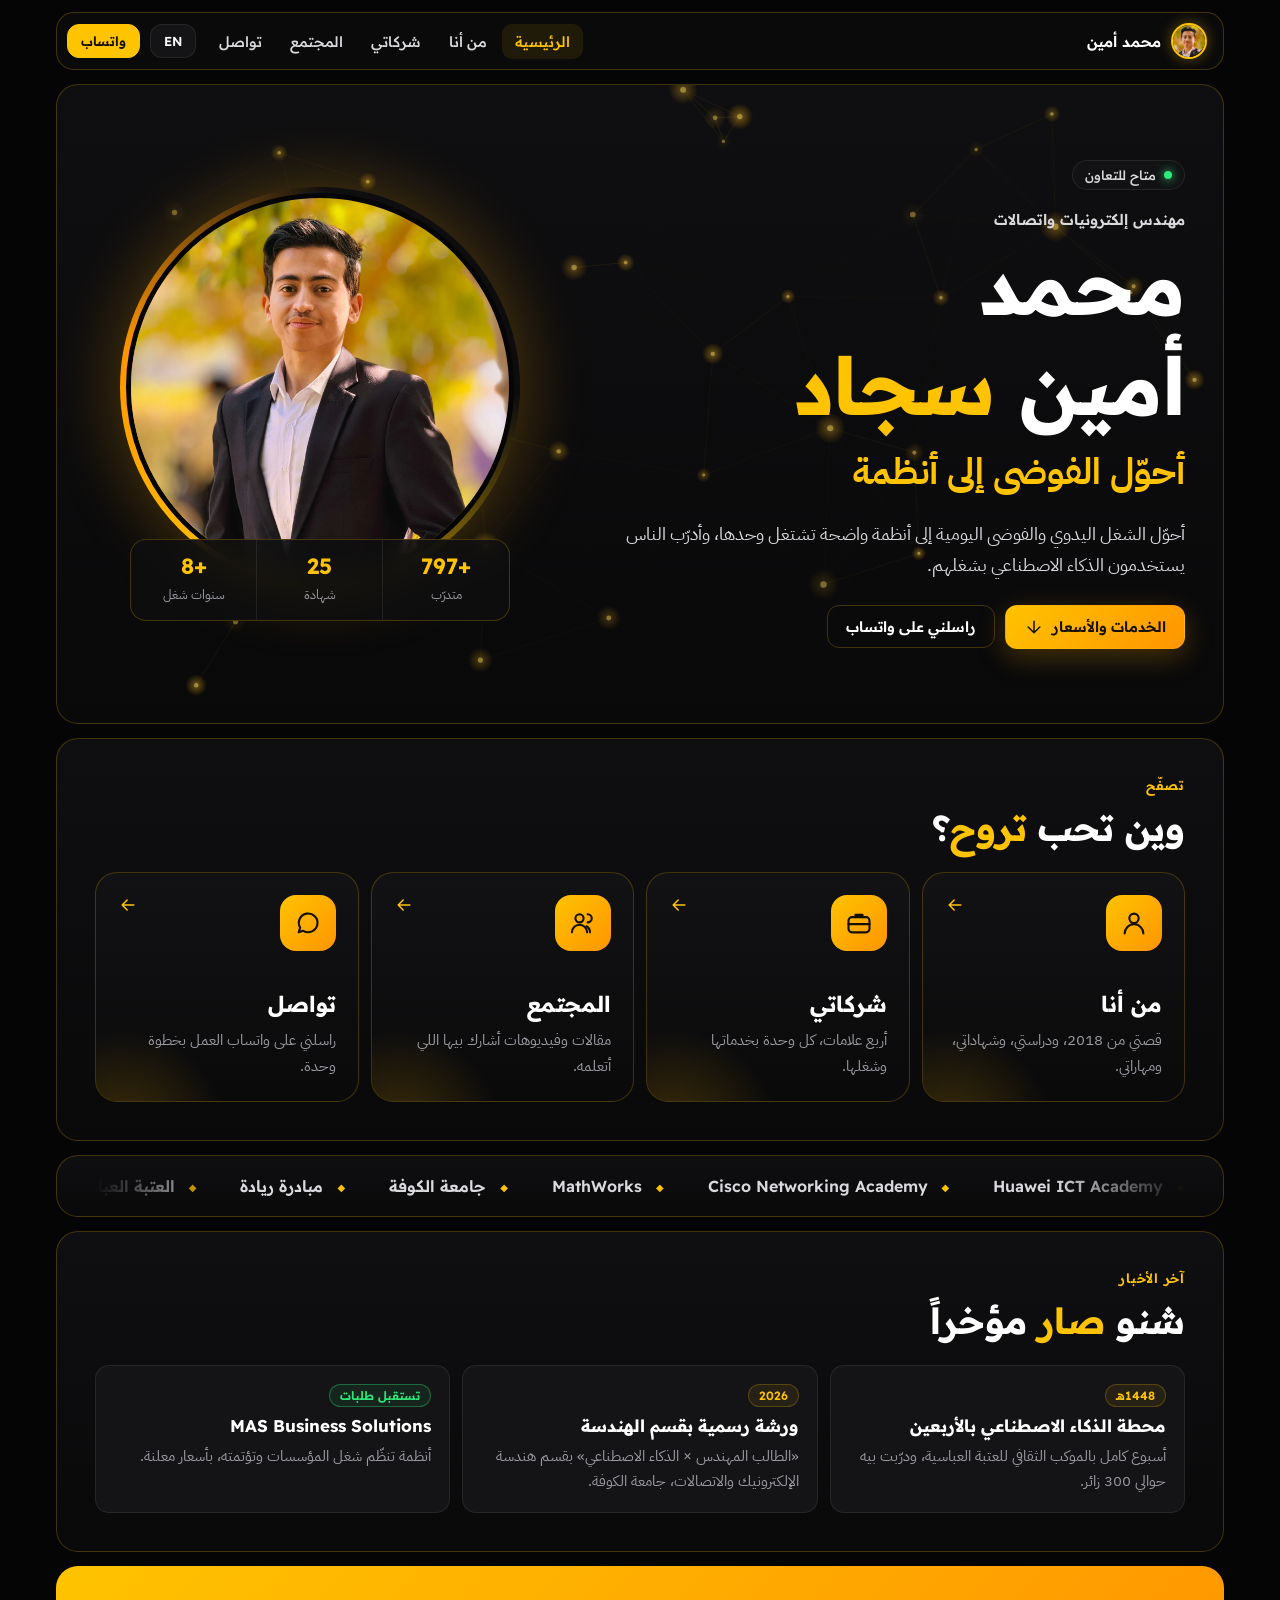
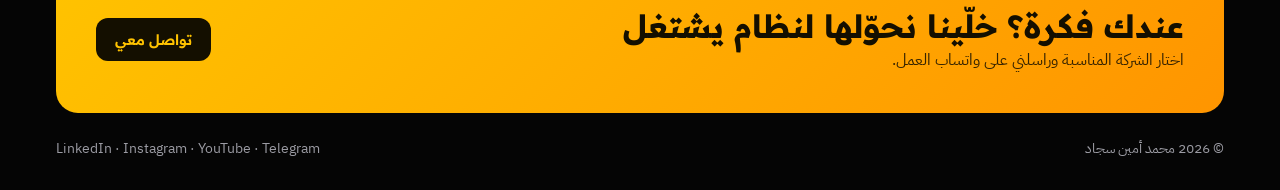
==== index.html @ 6f786247 "Calm neural-network hero instead of busy circuit pulses; library-with-covers screenshot in the archi" ====
<!doctype html>
<html lang="ar" dir="rtl">
<head>
<meta charset="utf-8">
<meta name="viewport" content="width=device-width, initial-scale=1, viewport-fit=cover">
<title>محمد أمين سجاد</title>
<meta name="description" content="مهندس إلكترونيات واتصالات: أنظمة تقنية، وتدريب بالذكاء الاصطناعي، وتسويق ومبيعات.">
<meta property="og:title" content="محمد أمين سجاد">
<meta property="og:description" content="مهندس إلكترونيات واتصالات: أنظمة تقنية، وتدريب بالذكاء الاصطناعي، وتسويق ومبيعات.">
<meta property="og:image" content="https://mohammedameensajjad-web.github.io/assets/og.jpg">
<meta property="og:url" content="https://mohammedameensajjad-web.github.io/">
<meta property="og:type" content="profile">
<meta name="twitter:card" content="summary_large_image">
<meta name="theme-color" content="#050505">
<link rel="icon" href="assets/favicon-64.png" sizes="64x64" type="image/png">
<link rel="icon" href="assets/favicon-32.png" sizes="32x32" type="image/png">
<link rel="apple-touch-icon" href="assets/apple-touch-icon.png">
<link rel="manifest" href="manifest.webmanifest">
<meta name="apple-mobile-web-app-title" content="محمد أمين">
<meta name="apple-mobile-web-app-capable" content="yes">
<meta name="apple-mobile-web-app-status-bar-style" content="black-translucent">
<link rel="preconnect" href="https://fonts.googleapis.com">
<link href="https://fonts.googleapis.com/css2?family=Readex+Pro:wght@400;500;600;700&family=IBM+Plex+Sans+Arabic:wght@400;500;600&display=swap" rel="stylesheet">
<link rel="stylesheet" href="assets/site.css?v=614caa96">
<script>document.documentElement.classList.add("js")</script>
</head>
<body data-page="home">
<header class="nav"><div class="wrap"><div class="bar">
  <a class="brand" href="index.html"><img class="mono" src="assets/icon-192.png" alt=""><span data-en="Mohammed Ameen">محمد أمين</span></a>
  <nav class="links"><a href="index.html" data-nav="home" data-en="Home">الرئيسية</a><a href="about.html" data-nav="about" data-en="About">من أنا</a><a href="companies.html" data-nav="companies" data-en="Companies">شركاتي</a><a href="community.html" data-nav="community" data-en="Community">المجتمع</a><a href="contact.html" data-nav="contact" data-en="Contact">تواصل</a></nav>
  <button class="pill" id="lang" type="button">EN</button>
  <a class="pill go wa" href="#" target="_blank" data-en="WhatsApp">واتساب</a>
</div></div></header>
<nav class="tabs" aria-label="Pages"><a href="index.html" data-nav="home"><svg class="i" viewBox="0 0 24 24"><path d="M3 11 12 4l9 7"/><path d="M5 10v10h14V10"/></svg><span data-en="Home">الرئيسية</span></a><a href="about.html" data-nav="about"><svg class="i" viewBox="0 0 24 24"><circle cx="12" cy="8" r="4"/><path d="M4 21a8 8 0 0 1 16 0"/></svg><span data-en="About">من أنا</span></a><a href="companies.html" data-nav="companies"><svg class="i" viewBox="0 0 24 24"><rect x="3" y="7" width="18" height="13" rx="3"/><path d="M9 7V5h6v2M3 13h18"/></svg><span data-en="Companies">شركاتي</span></a><a href="community.html" data-nav="community"><svg class="i" viewBox="0 0 24 24"><circle cx="9" cy="8" r="3.5"/><path d="M2.5 20a6.5 6.5 0 0 1 13 0"/><path d="M16 4.5a3.5 3.5 0 0 1 0 7M18 20a6 6 0 0 0-3-5.2"/></svg><span data-en="Community">المجتمع</span></a><a href="contact.html" data-nav="contact"><svg class="i" viewBox="0 0 24 24"><path d="M4 20l1.3-4A8 8 0 1 1 8 18.7z"/></svg><span data-en="Contact">تواصل</span></a></nav>
<main class="wrap">

<section class="panel hero">
  <canvas id="circuit" aria-hidden="true"></canvas>
  <div>
    <span class="status"><i></i><span data-en="Open to collaboration">متاح للتعاون</span></span>
    <p class="kick" data-en="Electronics & Communications Engineer">مهندس إلكترونيات واتصالات</p>
    <h1 data-en="Mohammed Ameen <b>Sajjad</b>">محمد أمين <b>سجاد</b></h1>
    <p class="h2" style="margin-top:6px"><span class="rot" data-words="أحوّل الفوضى إلى أنظمة|أدرّب على الذكاء الاصطناعي|أسوّق وأبيع من 2021|أبني حلول تصنيع محلية" data-words-en="I turn chaos into systems|I train people on AI|I market and sell since 2021|I build local manufacturing"></span></p>
    <p class="lead" data-en="I turn manual work and daily chaos into clear systems that run on their own, and I train people to use AI in their work.">أحوّل الشغل اليدوي والفوضى اليومية إلى أنظمة واضحة تشتغل وحدها، وأدرّب الناس يستخدمون الذكاء الاصطناعي بشغلهم.</p>
    <div class="btns">
      <a class="btn pri" href="mas.html#pricing"><span data-en="Services & prices">الخدمات والأسعار</span><svg class="i" viewBox="0 0 24 24"><path d="M12 5v14M5 12l7 7 7-7"/></svg></a>
      <a class="btn out wa" data-msg="مشروع" data-msg-en="a project" href="#" target="_blank" data-en="Message me on WhatsApp">راسلني على واتساب</a>
    </div>
  </div>
  <div class="photo">
    <div class="frame"><img src="assets/hero.webp" alt="محمد أمين سجاد" fetchpriority="high"></div>
    <div class="stats">
      <div><b data-count="800" data-pre="+">+800</b><span data-en="trained">متدرّب</span></div>
      <div><b data-count="25">25</b><span data-en="certificates">شهادة</span></div>
      <div><b data-count="8" data-pre="+">+8</b><span data-en="years of work">سنوات شغل</span></div>
    </div>
  </div>
</section>

<section class="panel rv">
  <div class="row"><div><div class="ph"><span class="lbl" data-en="Explore">تصفّح</span></div><h2 class="h2" data-en="Where would you like to <em>go</em>?">وين تحب <em>تروح</em>؟</h2></div></div>
  <div class="doors">
    <a class="door" href="about.html"><span class="big"><svg class="i" viewBox="0 0 24 24"><circle cx="12" cy="8" r="4"/><path d="M4 21a8 8 0 0 1 16 0"/></svg></span><svg class="i arr" viewBox="0 0 24 24"><path d="M19 12H5M11 6l-6 6 6 6"/></svg><h2 data-en="About me">من أنا</h2><p data-en="My story since 2018, my studies, certificates and skills.">قصتي من 2018، ودراستي، وشهاداتي، ومهاراتي.</p></a>
    <a class="door" href="companies.html"><span class="big"><svg class="i" viewBox="0 0 24 24"><rect x="3" y="7" width="18" height="13" rx="3"/><path d="M9 7V5h6v2M3 13h18"/></svg></span><svg class="i arr" viewBox="0 0 24 24"><path d="M19 12H5M11 6l-6 6 6 6"/></svg><h2 data-en="My companies">شركاتي</h2><p data-en="Four brands, each with its services and work.">أربع علامات، كل وحدة بخدماتها وشغلها.</p></a>
    <a class="door" href="community.html"><span class="big"><svg class="i" viewBox="0 0 24 24"><circle cx="9" cy="8" r="3.5"/><path d="M2.5 20a6.5 6.5 0 0 1 13 0"/><path d="M16 4.5a3.5 3.5 0 0 1 0 7M18 20a6 6 0 0 0-3-5.2"/></svg></span><svg class="i arr" viewBox="0 0 24 24"><path d="M19 12H5M11 6l-6 6 6 6"/></svg><h2 data-en="Community">المجتمع</h2><p data-en="Articles and videos where I share what I learn.">مقالات وفيديوهات أشارك بيها اللي أتعلمه.</p></a>
    <a class="door" href="contact.html"><span class="big"><svg class="i" viewBox="0 0 24 24"><path d="M4 20l1.3-4A8 8 0 1 1 8 18.7z"/></svg></span><svg class="i arr" viewBox="0 0 24 24"><path d="M19 12H5M11 6l-6 6 6 6"/></svg><h2 data-en="Contact">تواصل</h2><p data-en="Message me on the work WhatsApp in one step.">راسلني على واتساب العمل بخطوة وحدة.</p></a>
  </div>
</section>

<section class="panel rv" style="padding-block:20px">
  <div class="marq"><div><b>Huawei ICT Academy</b><b>Cisco Networking Academy</b><b>MathWorks</b><b>جامعة الكوفة</b><b>مبادرة ريادة</b><b>العتبة العباسية</b><b>Green Coding Club</b><b>Edraak</b><b>Huawei ICT Academy</b><b>Cisco Networking Academy</b><b>MathWorks</b><b>جامعة الكوفة</b><b>مبادرة ريادة</b><b>العتبة العباسية</b><b>Green Coding Club</b><b>Edraak</b></div></div>
</section>

<section class="panel rv">
  <div class="row"><div><div class="ph"><span class="lbl" data-en="Latest">آخر الأخبار</span></div><h2 class="h2" data-en="What <em>happened</em> lately">شنو <em>صار</em> مؤخراً</h2></div></div>
  <div class="grid g3">
    <a class="card" href="academy.html"><span class="tag soon">1448هـ</span><h3 data-en="AI station at Arbaeen">محطة الذكاء الاصطناعي بالأربعين</h3><p data-en="A full week at the Al-Abbas Shrine cultural procession, about 300 visitors trained.">أسبوع كامل بالموكب الثقافي للعتبة العباسية، ودرّبت بيه حوالي 300 زائر.</p></a>
    <a class="card" href="academy.html"><span class="tag soon">2026</span><h3 data-en="Official department workshop">ورشة رسمية بقسم الهندسة</h3><p data-en="“The Engineering Student × AI” at the ECE Department, University of Kufa.">«الطالب المهندس × الذكاء الاصطناعي» بقسم هندسة الإلكترونيك والاتصالات، جامعة الكوفة.</p></a>
    <a class="card" href="mas.html"><span class="tag live" data-en="Taking orders">تستقبل طلبات</span><h3 data-en="MAS Business Solutions">MAS Business Solutions</h3><p data-en="Systems that organise and automate business work, with published prices.">أنظمة تنظّم شغل المؤسسات وتؤتمته، بأسعار معلنة.</p></a>
  </div>
</section>
<section class="cta rv"><div><h2 data-en="Have an idea? Let's turn it into a working system">عندك فكرة؟ خلّينا نحوّلها لنظام يشتغل</h2><p data-en="Pick the right company and message me on the work WhatsApp.">اختار الشركة المناسبة وراسلني على واتساب العمل.</p></div>
  <div class="btns"><a class="btn" href="contact.html" data-en="Contact me">تواصل معي</a></div></section>
</main>
<footer><div class="wrap"><span>© <span id="yr"></span> <span data-en="Mohammed Ameen Sajjad">محمد أمين سجاد</span></span>
<span><a href="https://www.linkedin.com/in/mohammed-ameen-%D9%85%D8%AD%D9%85%D8%AF-%D8%A3%D9%85%D9%8A%D9%86-b5b935246" target="_blank">LinkedIn</a> · <a href="https://www.instagram.com/247_mas" target="_blank">Instagram</a> · <a href="https://www.youtube.com/@27_mas" target="_blank">YouTube</a> · <a class="tg" data-id="" href="#" target="_blank">Telegram</a></span></div></footer>
<script src="assets/site.js?v=7978b8fc"></script>
</body>
</html>
---- assets/site.css ----
/* Layout: a small multi-page site. Each page = a header band with an animated emblem, then framed black panels.
   One accent (saturated gold) on near-black; motion is spent on the home circuit canvas, emblems, counters and reveals. */
@view-transition{navigation:auto}
:root{
  color-scheme:dark;
  --bg:#050505; --panel:#0c0c0d; --panel-2:#141416; --panel-3:#1c1c1f;
  --line:rgba(255,195,0,.22); --line-2:rgba(255,255,255,.08);
  --gold:#ffc300; --amber:#ff9500; --gold-ink:#140f00; --green:#2ee87a;
  --ink:#ffffff; --ink-2:#d9d9de; --muted:#9b9ba3;
  --display:"Readex Pro","IBM Plex Sans Arabic",system-ui,sans-serif;
  --body:"IBM Plex Sans Arabic","Readex Pro",system-ui,sans-serif;
  --r:22px; --r-sm:14px;
}
*{box-sizing:border-box}
html{scroll-behavior:smooth;scroll-padding-top:110px}
body{margin:0;background:var(--bg);color:var(--ink);font:400 16px/1.75 var(--body);-webkit-font-smoothing:antialiased;overflow-x:hidden}
body::before{content:"";position:fixed;inset:0 0 auto;height:env(safe-area-inset-top,0px);z-index:60;background:var(--bg)}
img{max-width:100%;display:block}
a{color:inherit;text-decoration:none}
button{font:inherit;color:inherit}
h1,h2,h3{font-family:var(--display);margin:0;line-height:1.25;text-wrap:balance}
p{margin:0}
:focus-visible{outline:2px solid var(--gold);outline-offset:3px;border-radius:8px}
.wrap{max-width:1200px;margin:0 auto;padding-left:max(16px,env(safe-area-inset-left,0px));padding-right:max(16px,env(safe-area-inset-right,0px))}
main{display:grid;gap:14px;padding-block:14px 0}
.i{width:20px;height:20px;fill:none;stroke:currentColor;stroke-width:1.8;stroke-linecap:round;stroke-linejoin:round;flex:none}
::view-transition-old(root){animation:vt-out .25s ease both}
::view-transition-new(root){animation:vt-in .35s ease both}
@keyframes vt-out{to{opacity:0;transform:translateY(-8px)}}
@keyframes vt-in{from{opacity:0;transform:translateY(10px)}}

/* Header */
.nav{position:sticky;top:env(safe-area-inset-top,0px);z-index:50;padding-top:12px}
.bar{display:flex;align-items:center;gap:10px;padding:10px;border:1px solid var(--line);border-radius:18px;background:rgba(12,12,13,.84);backdrop-filter:blur(16px);-webkit-backdrop-filter:blur(16px)}
.brand{display:flex;align-items:center;gap:10px;font:600 15px var(--display);white-space:nowrap;padding-inline:6px}
.mono{width:36px;height:36px;border-radius:50%;object-fit:cover;border:2px solid var(--gold);box-shadow:0 0 14px rgba(255,195,0,.35)}
.links{display:flex;gap:2px;margin-inline-start:auto}
.links a{padding:8px 13px;border-radius:10px;color:var(--ink-2);font:500 14.5px var(--display);transition:background .2s,color .2s}
.links a:hover,.links a.on{color:var(--gold);background:rgba(255,195,0,.09)}
.pill{border:1px solid var(--line-2);background:var(--panel-2);border-radius:12px;padding:8px 13px;cursor:pointer;font:600 13px var(--display)}
.go{background:var(--gold);color:var(--gold-ink);border-color:var(--gold)}

/* Mobile tab bar */
.tabs{display:none}
@media (max-width:860px){
  .links,.bar .go{display:none}
  .bar{justify-content:space-between}
  .tabs{display:grid;grid-template-columns:repeat(5,1fr);position:fixed;inset:auto 0 0 0;z-index:45;padding:6px max(6px,env(safe-area-inset-right,0px)) calc(6px + env(safe-area-inset-bottom,0px)) max(6px,env(safe-area-inset-left,0px));background:rgba(8,8,9,.95);border-top:1px solid var(--line);backdrop-filter:blur(14px);-webkit-backdrop-filter:blur(14px)}
  .tabs a{display:grid;justify-items:center;gap:2px;padding:6px 2px;border-radius:12px;color:var(--muted);font:500 11.5px var(--display)}
  .tabs a.on{color:var(--gold);background:rgba(255,195,0,.08)}
  .tabs .i{width:22px;height:22px}
  body{padding-bottom:78px}
}

/* Panels & common */
.panel{position:relative;background:linear-gradient(180deg,#0f0f11,#09090a);border:1px solid var(--line);border-radius:var(--r);padding:clamp(20px,3.2vw,38px);overflow:hidden}
.panel.feat{border-color:rgba(255,195,0,.5);background:radial-gradient(120% 60% at 50% 0%,rgba(255,180,0,.12),transparent 60%),linear-gradient(180deg,#111012,#09090a)}
.ph{display:flex;align-items:center;gap:10px;margin-bottom:12px}
.lbl{font:600 13px var(--display);letter-spacing:.06em;color:var(--gold);text-transform:uppercase}
.h2{font-size:clamp(24px,3.2vw,36px);font-weight:700}
.h2 em,.em{font-style:normal;color:var(--gold)}
.lead{color:var(--ink-2);font-size:17px;max-width:64ch}
.muted{color:var(--muted)}
.row{display:flex;align-items:flex-end;justify-content:space-between;gap:12px 30px;flex-wrap:wrap;margin-bottom:22px}
.row > div{min-width:0}
.sub{font:600 15px var(--display);color:var(--ink);margin:28px 0 12px;display:flex;align-items:center;gap:10px}
.sub::after{content:"";flex:1;height:1px;background:var(--line-2)}
.grid{display:grid;gap:12px}
.g2{grid-template-columns:repeat(2,minmax(0,1fr))}.g3{grid-template-columns:repeat(3,minmax(0,1fr))}.g4{grid-template-columns:repeat(4,minmax(0,1fr))}
.card{background:var(--panel-2);border:1px solid var(--line-2);border-radius:var(--r-sm);padding:18px;display:flex;flex-direction:column;gap:8px;min-width:0;transition:border-color .25s,transform .25s,box-shadow .25s}
a.card:hover,.card.hov:hover{border-color:var(--line);transform:translateY(-3px);box-shadow:0 14px 40px rgba(255,170,0,.08)}
.card h3{font-size:17px}
.card p{color:var(--muted);font-size:14.5px;line-height:1.7}
.ic{width:42px;height:42px;border-radius:12px;display:grid;place-items:center;background:rgba(255,195,0,.1);border:1px solid var(--line);color:var(--gold);flex:none}
.tag{align-self:flex-start;font:600 12px var(--display);padding:3px 10px;border-radius:999px;border:1px solid var(--line-2);color:var(--ink-2);background:rgba(255,255,255,.04);white-space:nowrap}
.tag.live{color:var(--green);border-color:rgba(46,232,122,.35);background:rgba(46,232,122,.08)}
.tag.soon{color:var(--gold);border-color:var(--line);background:rgba(255,195,0,.08)}
.btns{display:flex;flex-wrap:wrap;gap:10px;align-items:center}
.btn{display:inline-flex;align-items:center;gap:8px;padding:11px 18px;border-radius:12px;font:600 14.5px var(--display);cursor:pointer;border:1px solid var(--line);background:transparent;transition:transform .2s,background .2s,box-shadow .2s}
.btn:hover{transform:translateY(-1px)}
.btn.pri{background:linear-gradient(135deg,var(--gold),var(--amber));color:var(--gold-ink);border-color:transparent;box-shadow:0 8px 28px rgba(255,170,0,.25)}
.btn.pri:hover{box-shadow:0 12px 36px rgba(255,170,0,.4)}
.btn.out:hover{background:rgba(255,195,0,.08)}
.lnk{background:none;border:0;padding:0;cursor:pointer;color:var(--gold);font:600 14px var(--display);white-space:nowrap}
.chips{display:flex;flex-wrap:wrap;gap:8px}
.chips span{font:500 13.5px var(--display);padding:6px 12px;border-radius:10px;background:var(--panel-3);border:1px solid var(--line-2);color:var(--ink-2)}

/* Reveal on scroll (content stays visible without JS) */
.js .rv{opacity:0;transform:translateY(18px);transition:opacity .7s ease,transform .7s ease}
.js .rv.in{opacity:1;transform:none}

/* Inner-page header band */
.band{display:grid;grid-template-columns:minmax(0,1fr) auto;gap:24px;align-items:center;padding:clamp(24px,4vw,46px)}
.crumb{display:flex;gap:8px;align-items:center;color:var(--muted);font:500 13px var(--display);margin-bottom:14px}
.crumb a:hover{color:var(--gold)}
.band h1{font-size:clamp(34px,5.4vw,62px);font-weight:700}
.band h1 em{font-style:normal;color:var(--gold)}
.band .lead{margin-top:12px}
.emblem{width:clamp(120px,16vw,180px);aspect-ratio:1;display:grid;place-items:center;border-radius:50%;background:radial-gradient(closest-side,rgba(255,180,0,.22),transparent);color:var(--gold)}
.emblem svg{width:62%;height:62%;fill:none;stroke:currentColor;stroke-width:1.4;stroke-linecap:round;stroke-linejoin:round;filter:drop-shadow(0 0 14px rgba(255,180,0,.5))}

/* Home hero */
.hero{position:relative;display:grid;grid-template-columns:minmax(0,1.15fr) minmax(0,.85fr);gap:30px;align-items:center;min-height:min(640px,82vh)}
#circuit{position:absolute;inset:0;width:100%;height:100%;opacity:.7;pointer-events:none}
.hero > *:not(canvas){position:relative}
.status{display:inline-flex;align-items:center;gap:8px;font:500 13px var(--display);padding:6px 12px;border-radius:999px;border:1px solid var(--line-2);background:rgba(20,20,22,.8);color:var(--ink-2)}
.status i{width:8px;height:8px;border-radius:50%;background:var(--green);box-shadow:0 0 10px var(--green);animation:blink 2s infinite}
@keyframes blink{50%{opacity:.35}}
.kick{font:600 15px var(--display);color:var(--ink-2);margin:20px 0 6px}
.hero h1{font-size:clamp(42px,6.6vw,80px);font-weight:700;letter-spacing:-.01em}
.hero h1 b{color:var(--gold);font-weight:700}
.rot{display:inline-grid;color:var(--gold)}
.rot span{grid-area:1/1;opacity:0;transform:translateY(60%);transition:opacity .5s,transform .5s}
.rot span.on{opacity:1;transform:none}
.hero .lead{margin:14px 0 24px;font-size:18px}
.photo{justify-self:center;width:min(100%,400px)}
.frame{aspect-ratio:1;border-radius:50%;padding:6px;background:conic-gradient(from var(--a,200deg),var(--gold),var(--amber),transparent 45%,transparent 70%,var(--gold));box-shadow:0 0 70px rgba(255,170,0,.3);animation:halo 6s ease-in-out infinite}
@keyframes halo{50%{box-shadow:0 0 95px rgba(255,170,0,.42)}}
@property --a{syntax:"<angle>";inherits:false;initial-value:200deg}
@keyframes spin{to{--a:560deg}}
.frame img{width:100%;height:100%;object-fit:cover;object-position:center 30%;border-radius:50%;border:5px solid var(--bg)}
.stats{margin:-48px auto 0;width:min(100%,380px);display:grid;grid-template-columns:repeat(3,1fr);border:1px solid var(--line);border-radius:16px;background:rgba(14,14,16,.86);backdrop-filter:blur(14px);-webkit-backdrop-filter:blur(14px);position:relative}
.stats div{padding:12px 6px;text-align:center}
.stats div+div{border-inline-start:1px solid var(--line-2)}
.stats b{display:block;font:700 22px var(--display);color:var(--gold);font-variant-numeric:tabular-nums}
.stats span{font-size:12.5px;color:var(--muted)}

/* Doors (home navigation) */
.doors{display:grid;grid-template-columns:repeat(4,minmax(0,1fr));gap:12px}
.door{position:relative;display:flex;flex-direction:column;gap:10px;min-height:230px;padding:22px;border-radius:var(--r);border:1px solid var(--line);background:linear-gradient(180deg,#121214,#0a0a0b);overflow:hidden;transition:transform .3s,border-color .3s}
.door::after{content:"";position:absolute;inset:auto -30% -60% auto;width:80%;aspect-ratio:1;border-radius:50%;background:radial-gradient(closest-side,rgba(255,180,0,.22),transparent);transition:transform .5s}
[dir="rtl"] .door::after{inset:auto auto -60% -30%}
.door:hover{transform:translateY(-4px);border-color:rgba(255,195,0,.55)}
.door:hover::after{transform:scale(1.35)}
.door .big{width:56px;height:56px;border-radius:16px;display:grid;place-items:center;background:linear-gradient(135deg,var(--gold),var(--amber));color:var(--gold-ink)}
.door .big .i{width:28px;height:28px}
.door h2{font-size:22px;margin-top:auto}
.door p{color:var(--muted);font-size:14.5px}
.door .arr{position:absolute;top:22px;inset-inline-end:22px;color:var(--gold);transition:transform .3s}
.door:hover .arr{transform:translateX(-6px)}
[dir="ltr"] .door:hover .arr{transform:translateX(6px)}
[dir="ltr"] .door .arr{transform:scaleX(-1)}

/* Marquee */
.marq{overflow:hidden;mask-image:linear-gradient(90deg,transparent,#000 12%,#000 88%,transparent);-webkit-mask-image:linear-gradient(90deg,transparent,#000 12%,#000 88%,transparent)}
.marq div{display:flex;gap:44px;width:max-content;animation:marq 26s linear infinite}
.marq b{font:600 16px var(--display);color:var(--ink-2);white-space:nowrap}
.marq b::before{content:"◆";color:var(--gold);margin-inline-end:14px;font-size:10px;vertical-align:middle}
@keyframes marq{to{transform:translateX(50%)}}
[dir="ltr"] .marq div{animation-name:marq-l}
@keyframes marq-l{to{transform:translateX(-50%)}}

/* Sub tabs (about page) */
.stabs{position:sticky;top:calc(env(safe-area-inset-top,0px) + 82px);z-index:30;display:flex;gap:6px;padding:6px;border-radius:14px;border:1px solid var(--line-2);background:rgba(12,12,13,.9);backdrop-filter:blur(12px);-webkit-backdrop-filter:blur(12px);overflow-x:auto;scrollbar-width:none}
.stabs button{flex:none;border:0;background:transparent;color:var(--ink-2);font:600 14px var(--display);padding:9px 14px;border-radius:10px;cursor:pointer}
.stabs button.on{background:var(--gold);color:var(--gold-ink)}
.tabpane[hidden]{display:none!important}
.tabpane{animation:fadeup .45s ease both}
@keyframes fadeup{from{opacity:0;transform:translateY(10px)}}

/* Story timeline */
.story{position:relative;display:grid;gap:14px;padding-inline-start:34px}
.story::before{content:"";position:absolute;top:6px;bottom:6px;inset-inline-start:11px;width:2px;background:linear-gradient(var(--gold),rgba(255,195,0,.1))}
.st{position:relative}
.st::before{content:"";position:absolute;top:22px;inset-inline-start:-29px;width:14px;height:14px;border-radius:50%;background:var(--bg);border:3px solid var(--gold);box-shadow:0 0 12px rgba(255,195,0,.6)}
.st .yr{font:700 14px var(--display);color:var(--gold)}
.st h3{font-size:18px;margin:2px 0 6px}
.st p{color:var(--muted);font-size:15px}
.st .lesson{margin-top:8px;font-size:13.5px;color:var(--ink-2);display:flex;gap:6px}
.st .lesson b{color:var(--gold);font-weight:600}

/* Certificates */
.filters{display:flex;gap:8px;flex-wrap:wrap;margin-bottom:14px}
.filters button{border:1px solid var(--line-2);background:var(--panel-2);color:var(--ink-2);font:600 13.5px var(--display);padding:7px 13px;border-radius:999px;cursor:pointer}
.filters button.on{background:var(--gold);color:var(--gold-ink);border-color:var(--gold)}
.cgrid{display:grid;grid-template-columns:repeat(4,minmax(0,1fr));gap:14px}
.cert{display:flex;flex-direction:column;gap:10px;padding:10px;border-radius:14px;background:var(--panel-2);border:1px solid var(--line-2);cursor:zoom-in;text-align:start;min-width:0;transition:transform .3s,border-color .3s,box-shadow .3s}
.cert:hover{transform:translateY(-4px);border-color:var(--line);box-shadow:0 16px 40px rgba(255,170,0,.1)}
.cert .th{aspect-ratio:4/3;border-radius:9px;background:#ffffff;overflow:hidden;display:grid;place-items:center}
.cert .th img{width:100%;height:100%;object-fit:contain;transition:transform .5s}
.cert:hover .th img{transform:scale(1.05)}
.cert b{display:block;font:600 14px/1.45 var(--display);padding-inline:4px}
.cert small{display:block;color:var(--muted);font-size:12.5px;padding-inline:4px}
.lb{position:fixed;inset:0;z-index:95;display:none;align-items:center;justify-content:center;flex-direction:column;gap:14px;background:rgba(0,0,0,.92);backdrop-filter:blur(14px);-webkit-backdrop-filter:blur(14px);
  padding:calc(16px + env(safe-area-inset-top,0px)) max(16px,env(safe-area-inset-right,0px)) calc(16px + env(safe-area-inset-bottom,0px)) max(16px,env(safe-area-inset-left,0px))}
.lb.on{display:flex}
.lb img{max-width:min(980px,100%);max-height:72vh;border-radius:12px;background:#ffffff;box-shadow:0 30px 80px rgba(0,0,0,.6);user-select:none;-webkit-user-drag:none;pointer-events:none;animation:zoomin .35s cubic-bezier(.2,.8,.2,1)}
@keyframes zoomin{from{opacity:0;transform:scale(.85)}}
.lb .cap{text-align:center}
.lb .cap b{display:block;font:600 16px var(--display)}
.lb .cap small{color:var(--muted)}
.lb .ctl{display:flex;gap:10px;align-items:center}
.lb button{width:46px;height:46px;border-radius:50%;border:1px solid var(--line);background:var(--panel-2);color:var(--gold);cursor:pointer;display:grid;place-items:center}
.lb .n{font:600 13px var(--display);color:var(--muted);min-width:60px;text-align:center;font-variant-numeric:tabular-nums}

/* CV & books */
.cv{display:flex;align-items:center;justify-content:space-between;gap:16px;flex-wrap:wrap;padding:20px 22px;border-radius:16px;border:1px solid var(--line);background:linear-gradient(135deg,rgba(255,195,0,.13),rgba(255,149,0,.04))}
.cv h3{font-size:20px}
.cv p{color:var(--ink-2);font-size:14.5px}
.books{display:grid;grid-template-columns:repeat(6,minmax(0,1fr));gap:22px 16px;perspective:1200px}
.book{display:flex;flex-direction:column;gap:8px;background:none;border:0;padding:0;cursor:pointer;text-align:start;direction:ltr;min-width:0}
.book .cover{position:relative;display:block;aspect-ratio:2/3;border-radius:3px 8px 8px 3px;overflow:hidden;transform-origin:left center;transform-style:preserve-3d;
  box-shadow:-6px 10px 24px rgba(0,0,0,.6),inset 6px 0 10px rgba(0,0,0,.35);transition:transform .6s cubic-bezier(.2,.8,.2,1),box-shadow .6s}
.book .cover::before{content:"";position:absolute;inset:0 auto 0 0;width:9px;background:linear-gradient(90deg,rgba(0,0,0,.45),rgba(255,255,255,.18),rgba(0,0,0,.2));z-index:1}
.book .cover::after{content:"";position:absolute;inset:0;background:linear-gradient(115deg,rgba(255,255,255,.22),transparent 40%);opacity:0;transition:opacity .4s}
.book img{width:100%;height:100%;object-fit:cover}
.book:hover .cover{transform:rotateY(-18deg) translateY(-6px);box-shadow:-14px 18px 34px rgba(0,0,0,.7),0 0 0 1px var(--line)}
.book:hover .cover::after{opacity:1}
.book.open .cover{transform:rotateY(-32deg) translateY(-10px) scale(1.04);box-shadow:-20px 24px 40px rgba(0,0,0,.75),0 0 30px rgba(255,170,0,.35)}
.book b{font:600 13px/1.35 var(--display);color:var(--ink)}
.book small{color:var(--muted);font-size:12px}

/* Prices, steps, list rows */
.prices{display:grid;border:1px solid var(--line-2);border-radius:16px;overflow:hidden}
.pr{display:grid;grid-template-columns:minmax(0,1fr) auto auto;gap:16px;align-items:center;padding:16px 20px;background:var(--panel-2)}
.pr+.pr{border-top:1px solid var(--line-2)}
.pr h3{font-size:16.5px}
.pr p{color:var(--muted);font-size:14px}
.pr .d{font:700 16px var(--display);color:var(--gold-ink);background:var(--gold);padding:6px 12px;border-radius:10px;white-space:nowrap;font-variant-numeric:tabular-nums}
.note{color:var(--muted);font-size:13.5px;margin:12px 0 0}
.steps{display:grid;grid-template-columns:repeat(4,minmax(0,1fr));gap:12px;counter-reset:s}
.steps div{position:relative;padding:16px;border-radius:14px;background:var(--panel-2);border:1px solid var(--line-2);min-width:0}
.steps b{display:grid;place-items:center;width:30px;height:30px;border-radius:9px;background:var(--gold);color:var(--gold-ink);font:700 14px var(--display);margin-bottom:10px}
.steps h3{font-size:16px}.steps p{color:var(--muted);font-size:14px}
.ws{display:grid;border:1px solid var(--line-2);border-radius:16px;overflow:hidden}
.wi{display:grid;grid-template-columns:120px minmax(0,1fr) auto;gap:18px;align-items:center;padding:16px 20px;background:var(--panel-2)}
.wi+.wi{border-top:1px solid var(--line-2)}
.wi .d{font:600 13px var(--display);color:var(--gold);font-variant-numeric:tabular-nums}
.wi h3{font-size:16.5px}
.wi .o{color:var(--muted);font-size:14px}
.wi .acts{display:flex;gap:16px;flex-wrap:wrap;justify-content:flex-end}
.wi.hl{background:linear-gradient(90deg,rgba(255,195,0,.11),var(--panel-2))}
[dir="rtl"] .wi.hl{background:linear-gradient(270deg,rgba(255,195,0,.11),var(--panel-2))}
.yr{font:600 13px var(--display);color:var(--gold)}
.org{font-size:13.5px;color:var(--ink-2)}

/* Brand hub & pager */
.brands{display:grid;grid-template-columns:repeat(2,minmax(0,1fr));gap:12px}
.brand-card{position:relative;display:grid;grid-template-columns:auto minmax(0,1fr);gap:18px;align-items:center;padding:24px;border-radius:var(--r);border:1px solid var(--line);background:linear-gradient(180deg,#121214,#0a0a0b);transition:transform .3s,border-color .3s;overflow:hidden}
.brand-card:hover{transform:translateY(-4px);border-color:rgba(255,195,0,.55)}
.brand-card .emblem{width:96px}
.brand-card h2{font-size:21px;margin:6px 0 4px}
.brand-card p{color:var(--muted);font-size:14.5px}
.pager{display:grid;grid-template-columns:1fr 1fr;gap:12px}
.pager a{padding:18px 20px;border-radius:16px;border:1px solid var(--line-2);background:var(--panel-2);transition:border-color .2s}
.pager a:hover{border-color:var(--line)}
.pager small{display:block;color:var(--muted);font-size:12.5px}
.pager b{font:600 16px var(--display)}
.pager a:last-child{text-align:end}

/* Community */
.plat{display:grid;grid-template-columns:repeat(4,minmax(0,1fr));gap:12px}
.pf{position:relative;display:flex;flex-direction:column;gap:10px;padding:22px;border-radius:var(--r);border:1px solid var(--line-2);background:var(--panel-2);overflow:hidden;transition:transform .3s,border-color .3s}
.pf:hover{transform:translateY(-4px);border-color:var(--line)}
.pf.main{border-color:var(--line);background:radial-gradient(100% 80% at 100% 0%,rgba(255,180,0,.16),transparent 60%),var(--panel-2)}
.pf .ic{width:50px;height:50px}
.pf h3{font-size:19px}
.pf p{color:var(--muted);font-size:14.5px}
.pf .lnk{margin-top:auto}
.vids{display:grid;grid-template-columns:repeat(3,minmax(0,1fr));gap:12px}
.vid{display:block;border-radius:16px;overflow:hidden;border:1px solid var(--line-2);background:var(--panel-2);transition:transform .3s,border-color .3s}
.vid:hover{transform:translateY(-4px);border-color:var(--line)}
.vid .th{position:relative;aspect-ratio:16/9;background:#111 center/cover}
.vid .th::after{content:"";position:absolute;inset:0;background:linear-gradient(transparent 40%,rgba(0,0,0,.7))}
.vid .play{position:absolute;inset:0;margin:auto;width:58px;height:58px;border-radius:50%;display:grid;place-items:center;background:var(--gold);color:var(--gold-ink);z-index:1;box-shadow:0 0 0 8px rgba(255,195,0,.2);transition:transform .3s}
.vid:hover .play{transform:scale(1.1)}
.vid .play .i{fill:currentColor;stroke:none;width:22px;height:22px;margin-inline-start:3px}
[dir="rtl"] .vid .play .i{margin:0 0 0 0}
.vid div.t{padding:14px 16px}
.vid h3{font-size:16px}
.vid small{color:var(--muted);font-size:13px}

/* Contact */
.contact{display:grid;grid-template-columns:minmax(0,1fr) minmax(0,1fr);gap:24px}
form{display:grid;gap:10px;margin-top:18px}
label{font:500 13px var(--display);color:var(--muted)}
input,select,textarea{width:100%;font:15px var(--body);color:var(--ink);background:var(--panel-2);border:1px solid var(--line-2);border-radius:12px;padding:12px 14px}
textarea{min-height:120px;resize:vertical}
input:focus,select:focus,textarea:focus{outline:none;border-color:var(--gold)}
.pick{display:flex;gap:8px;flex-wrap:wrap}
.pick button{border:1px solid var(--line-2);background:var(--panel-2);color:var(--ink-2);font:600 13px var(--display);padding:8px 12px;border-radius:10px;cursor:pointer}
.pick button.on{border-color:var(--gold);color:var(--gold);background:rgba(255,195,0,.08)}
.info{display:grid;gap:10px;align-content:start}
.info a{display:flex;align-items:center;gap:12px;padding:12px 14px;border-radius:12px;background:var(--panel-2);border:1px solid var(--line-2);min-width:0;transition:border-color .2s}
.info a:hover{border-color:var(--line)}
.info a div{min-width:0}
.info small{display:block;color:var(--muted);font-size:12.5px}
.info b{font:600 14.5px var(--display);direction:ltr;overflow-wrap:anywhere;display:block;text-align:start}
.qrrow{display:flex;gap:16px;align-items:center;padding:16px;border-radius:14px;background:linear-gradient(135deg,var(--gold),var(--amber));color:var(--gold-ink)}
.qrrow #qr{width:112px;height:112px;background:#ffffff;border-radius:10px;padding:8px;flex:none}
.qrrow b{font:700 17px var(--display)}
.qrrow p{font-size:13.5px}
.qrrow button{margin-top:10px;background:var(--gold-ink);color:var(--gold);border:0;border-radius:10px;padding:8px 13px;font:600 13px var(--display);cursor:pointer}

.socials{display:grid;grid-template-columns:repeat(3,minmax(0,1fr));gap:10px}
.info .so,.so{position:relative;display:grid;justify-items:center;gap:8px;padding:18px 8px;border-radius:16px;background:var(--panel-2);border:1px solid var(--line-2);overflow:hidden;transition:transform .3s,border-color .3s}
.so::before{content:"";position:absolute;inset:auto 0 -60% 0;height:100%;background:radial-gradient(closest-side,var(--c),transparent);opacity:0;transition:opacity .35s}
.so span{position:relative;width:56px;height:56px;border-radius:18px;display:grid;place-items:center;background:color-mix(in srgb,var(--c) 16%,transparent);border:1px solid color-mix(in srgb,var(--c) 45%,transparent);color:var(--c);transition:transform .35s,background .35s,color .35s}
.so .i{width:26px;height:26px}
.so b{position:relative;font:600 13.5px var(--display)}
.so:hover{transform:translateY(-4px);border-color:color-mix(in srgb,var(--c) 55%,transparent)}
.so:hover::before{opacity:.35}
.so:hover span{transform:scale(1.08) rotate(-6deg);background:var(--c);color:#ffffff}

/* Closing CTA + footer */
.cta{display:flex;align-items:center;justify-content:space-between;gap:18px;flex-wrap:wrap;padding:clamp(22px,3.6vw,40px);border-radius:var(--r);background:linear-gradient(135deg,var(--gold),var(--amber));color:var(--gold-ink)}
.cta h2{font-size:clamp(22px,3vw,32px)}
.cta p{font-size:15.5px;opacity:.85}
.cta .btn{background:var(--gold-ink);color:var(--gold);border-color:transparent}
footer{padding-block:24px 30px;color:var(--muted);font-size:13.5px}
footer .wrap{display:flex;justify-content:space-between;gap:12px;flex-wrap:wrap}
footer a:hover{color:var(--gold)}

/* Document viewer */
.viewer{position:fixed;inset:0;z-index:90;background:rgba(0,0,0,.9);backdrop-filter:blur(16px);-webkit-backdrop-filter:blur(16px);display:none;flex-direction:column}
.viewer.on{display:flex}
.vbar{display:flex;align-items:center;gap:12px;padding-top:calc(12px + env(safe-area-inset-top,0px));padding-bottom:12px;padding-left:max(18px,env(safe-area-inset-left,0px));padding-right:max(18px,env(safe-area-inset-right,0px));border-bottom:1px solid var(--line-2);background:rgba(15,15,16,.92)}
.vbar b{flex:1;font:600 15px var(--display);white-space:nowrap;overflow:hidden;text-overflow:ellipsis}
.vbar small{color:var(--muted);font-size:13px}
.vclose{width:38px;height:38px;border-radius:50%;border:1px solid var(--line-2);background:var(--panel-2);cursor:pointer;font-size:17px}
.vpages{flex:1;overflow:auto;padding:22px 14px 60px;display:flex;flex-direction:column;align-items:center;gap:16px;user-select:none;-webkit-user-select:none}
.vpages img{width:min(920px,100%);border-radius:12px;background:#ffffff;pointer-events:none;-webkit-user-drag:none;box-shadow:0 20px 60px rgba(0,0,0,.5)}
.vnote{color:var(--muted);font-size:13.5px}

/* Emblem motion */
.spin-slow{animation:rot 18s linear infinite;transform-origin:50% 50%}
.needle{animation:needle 4s ease-in-out infinite;transform-origin:12px 12px}
@keyframes needle{0%,100%{transform:rotate(-25deg)}50%{transform:rotate(30deg)}}
.wave{animation:wave 1.8s ease-out infinite;transform-origin:12px 12px}
.wave.w2{animation-delay:.6s}
@keyframes wave{0%{opacity:0;transform:scale(.7)}40%{opacity:1}100%{opacity:0;transform:scale(1.15)}}
@keyframes rot{to{transform:rotate(360deg)}}
.cube{width:96px;height:96px;position:relative;transform-style:preserve-3d;animation:cube 9s linear infinite}
.cube i{position:absolute;inset:0;border:2px solid var(--gold);background:rgba(255,195,0,.07);box-shadow:inset 0 0 18px rgba(255,195,0,.25)}
.cube i:nth-child(1){transform:translateZ(48px)}.cube i:nth-child(2){transform:rotateY(180deg) translateZ(48px)}
.cube i:nth-child(3){transform:rotateY(90deg) translateZ(48px)}.cube i:nth-child(4){transform:rotateY(-90deg) translateZ(48px)}
.cube i:nth-child(5){transform:rotateX(90deg) translateZ(48px)}.cube i:nth-child(6){transform:rotateX(-90deg) translateZ(48px)}
@keyframes cube{from{transform:rotateX(-22deg) rotateY(0)}to{transform:rotateX(-22deg) rotateY(360deg)}}
.emblem.c3d{perspective:500px}
.brand-card .cube{width:56px;height:56px}
.brand-card .cube i:nth-child(1){transform:translateZ(28px)}.brand-card .cube i:nth-child(2){transform:rotateY(180deg) translateZ(28px)}
.brand-card .cube i:nth-child(3){transform:rotateY(90deg) translateZ(28px)}.brand-card .cube i:nth-child(4){transform:rotateY(-90deg) translateZ(28px)}
.brand-card .cube i:nth-child(5){transform:rotateX(90deg) translateZ(28px)}.brand-card .cube i:nth-child(6){transform:rotateX(-90deg) translateZ(28px)}

@media (max-width:1040px){
  .doors,.plat{grid-template-columns:repeat(2,minmax(0,1fr))}
  .g4,.steps{grid-template-columns:repeat(2,minmax(0,1fr))}
  .cgrid{grid-template-columns:repeat(3,minmax(0,1fr))}
  .books{grid-template-columns:repeat(4,minmax(0,1fr))}
}
@media (max-width:760px){
  .hero,.contact,.band{grid-template-columns:1fr}
  .hero{min-height:0}
  .photo{order:-1;width:100%}.frame{width:190px;margin:0 auto}
  .stats{width:min(100%,330px);margin-top:-26px}.stats b{font-size:19px}
  .hero h1{font-size:40px}.hero .lead{font-size:16.5px}
  .band .emblem{order:-1;width:110px}
  .g2,.g3,.g4,.vids,.brands{grid-template-columns:1fr}
  .cgrid{grid-template-columns:repeat(2,minmax(0,1fr));gap:10px}.cert b{font-size:13px}
  .steps{grid-template-columns:repeat(2,minmax(0,1fr))}.pr .d{justify-self:start}
  .doors{grid-template-columns:repeat(2,minmax(0,1fr));gap:10px}
  .door{min-height:170px;padding:16px}.door h2{font-size:18px}.door p{font-size:13px}.door .big{width:46px;height:46px}
  .plat{grid-template-columns:1fr}.pf.main{grid-column:auto}
  .books{grid-template-columns:repeat(3,minmax(0,1fr))}
  .wi{grid-template-columns:1fr;gap:4px}.wi .acts{justify-content:flex-start}
  .pr{grid-template-columns:1fr auto;row-gap:10px}.pr > div:first-child{grid-column:1/-1}.pr .lnk{justify-self:end}
  .brand-card{grid-template-columns:1fr;padding:20px}
  .stabs{top:calc(env(safe-area-inset-top,0px) + 76px)}
  .pager{grid-template-columns:1fr}.pager a:last-child{text-align:start}
}
@media (prefers-reduced-motion:reduce){
  *,*::before,*::after{animation:none!important;transition:none!important;scroll-behavior:auto!important}
  .js .rv{opacity:1;transform:none}
}

/* Real screenshots of built systems */
.shots{display:grid;grid-template-columns:repeat(6,minmax(0,1fr));gap:14px}
.shot{grid-column:span 2}.shot:nth-child(-n+2){grid-column:span 3}
.shot{display:flex;flex-direction:column;padding:0;border-radius:14px;overflow:hidden;border:1px solid var(--line-2);background:var(--panel-2);cursor:zoom-in;text-align:start;min-width:0;transition:transform .3s,border-color .3s,box-shadow .3s}
.shot:hover{transform:translateY(-4px);border-color:var(--line);box-shadow:0 18px 50px rgba(255,170,0,.12)}
.shot .win{display:flex;gap:6px;padding:9px 12px;background:#1a1a1d;border-bottom:1px solid var(--line-2);direction:ltr}
.shot .win i{width:10px;height:10px;border-radius:50%;background:#ff5f57}.shot .win i:nth-child(2){background:#febc2e}.shot .win i:nth-child(3){background:#28c840}
.shot img{width:100%;aspect-ratio:16/10;object-fit:cover;object-position:top;transition:transform .6s}
.shot:hover img{transform:scale(1.02)}
.shot .sc{display:block;padding:12px 14px}
.shot .sc b{display:block;font:600 15px var(--display)}
.shot .sc small{color:var(--muted);font-size:13px}
@media (max-width:760px){.shots{grid-template-columns:1fr}.shot,.shot:nth-child(-n+2){grid-column:auto}}
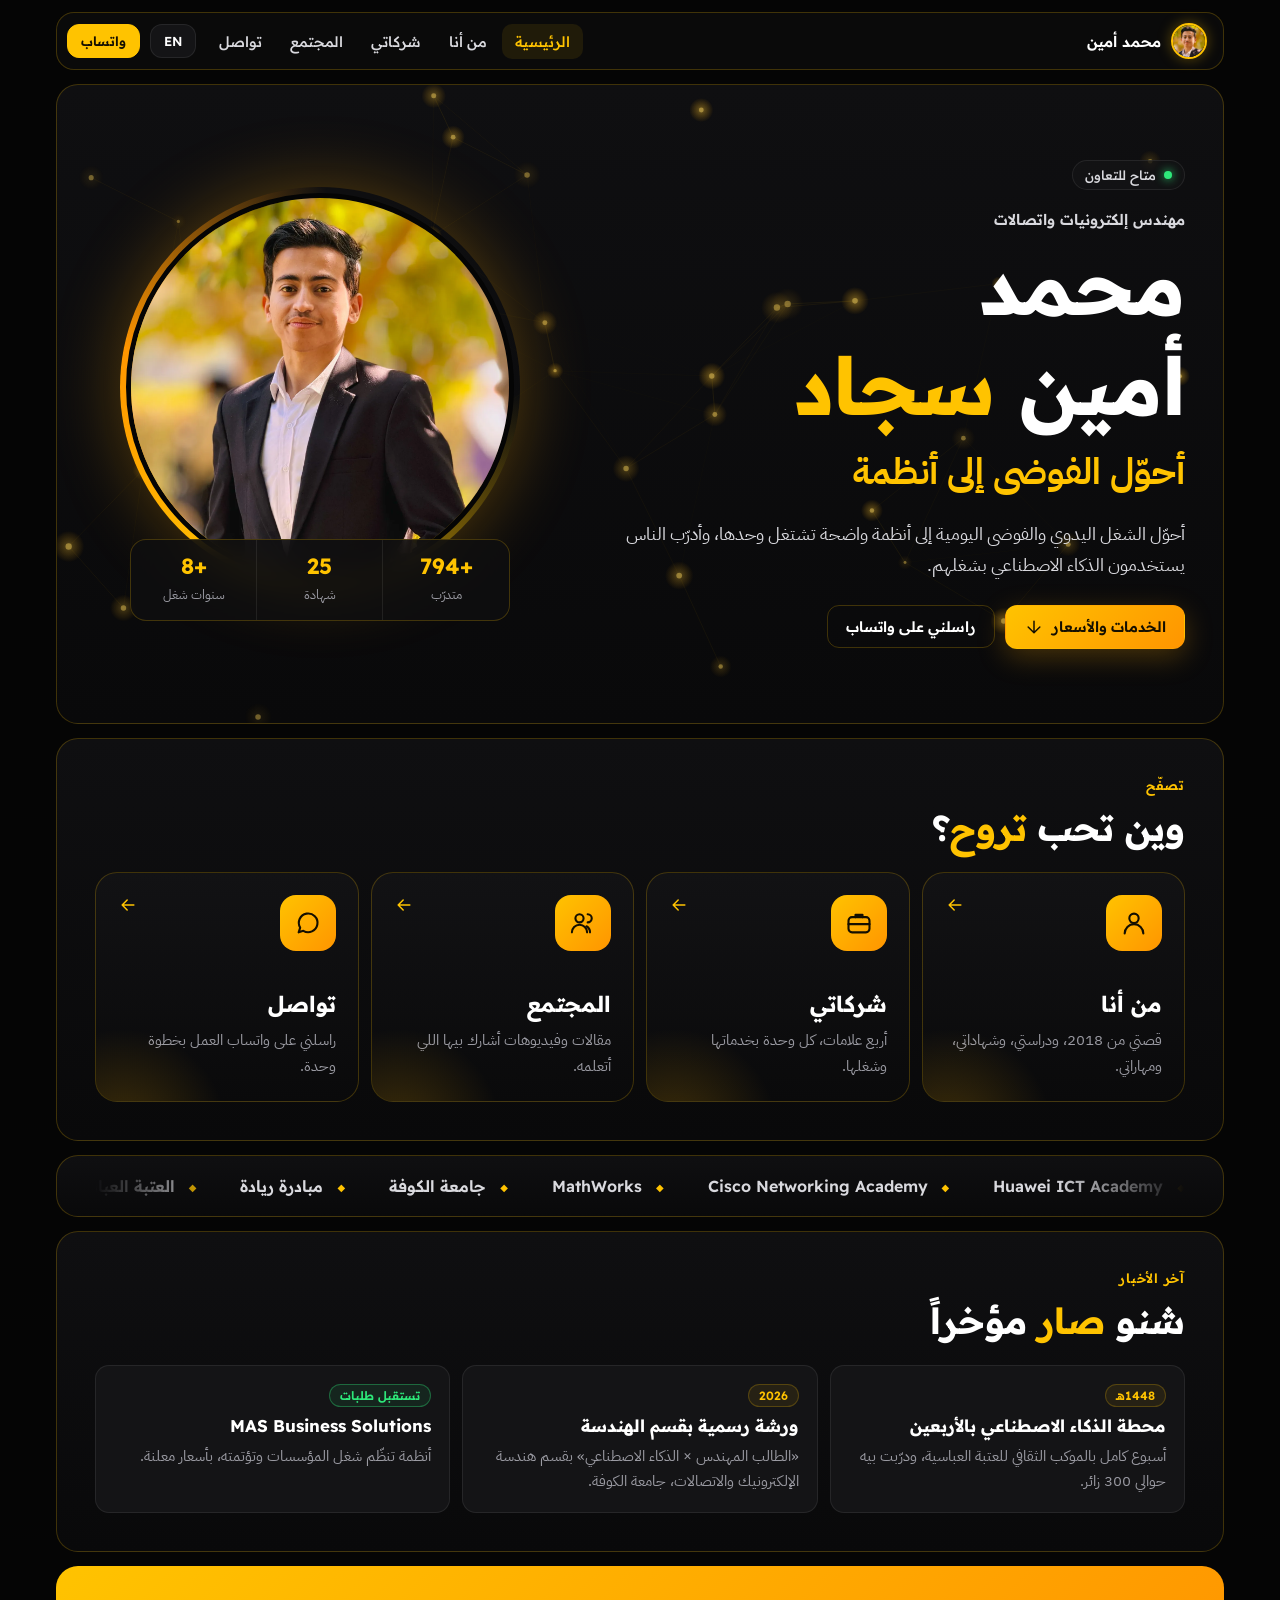
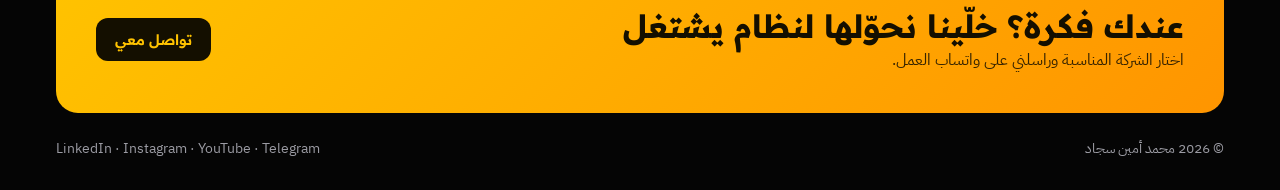
==== commit d408ecd2: "Community: articles and videos only, each article with a cover (post photo or a symbolic gold cover)" ====
--- a/index.html
+++ b/index.html
@@ -21,7 +21,7 @@
 <meta name="apple-mobile-web-app-status-bar-style" content="black-translucent">
 <link rel="preconnect" href="https://fonts.googleapis.com">
 <link href="https://fonts.googleapis.com/css2?family=Readex+Pro:wght@400;500;600;700&family=IBM+Plex+Sans+Arabic:wght@400;500;600&display=swap" rel="stylesheet">
-<link rel="stylesheet" href="assets/site.css?v=614caa96">
+<link rel="stylesheet" href="assets/site.css?v=1140d574">
 <script>document.documentElement.classList.add("js")</script>
 </head>
 <body data-page="home">
--- a/assets/site.css
+++ b/assets/site.css
@@ -386,3 +386,11 @@
 .shot .sc b{display:block;font:600 15px var(--display)}
 .shot .sc small{color:var(--muted);font-size:13px}
 @media (max-width:760px){.shots{grid-template-columns:1fr}.shot,.shot:nth-child(-n+2){grid-column:auto}}
+
+/* Article cards with covers */
+.post{padding:0;overflow:hidden;gap:0}
+.post .pcv{display:block;aspect-ratio:16/9;overflow:hidden;border-bottom:1px solid var(--line-2);background:#0b0b0c}
+.post .pcv img{width:100%;height:100%;object-fit:cover;transition:transform .6s cubic-bezier(.2,.8,.2,1)}
+.post:hover .pcv img{transform:scale(1.05)}
+.post h3,.post p,.post .lnk{margin-inline:18px}
+.post h3{margin-top:16px}.post p{margin-top:6px}.post .lnk{margin-block:12px 18px}
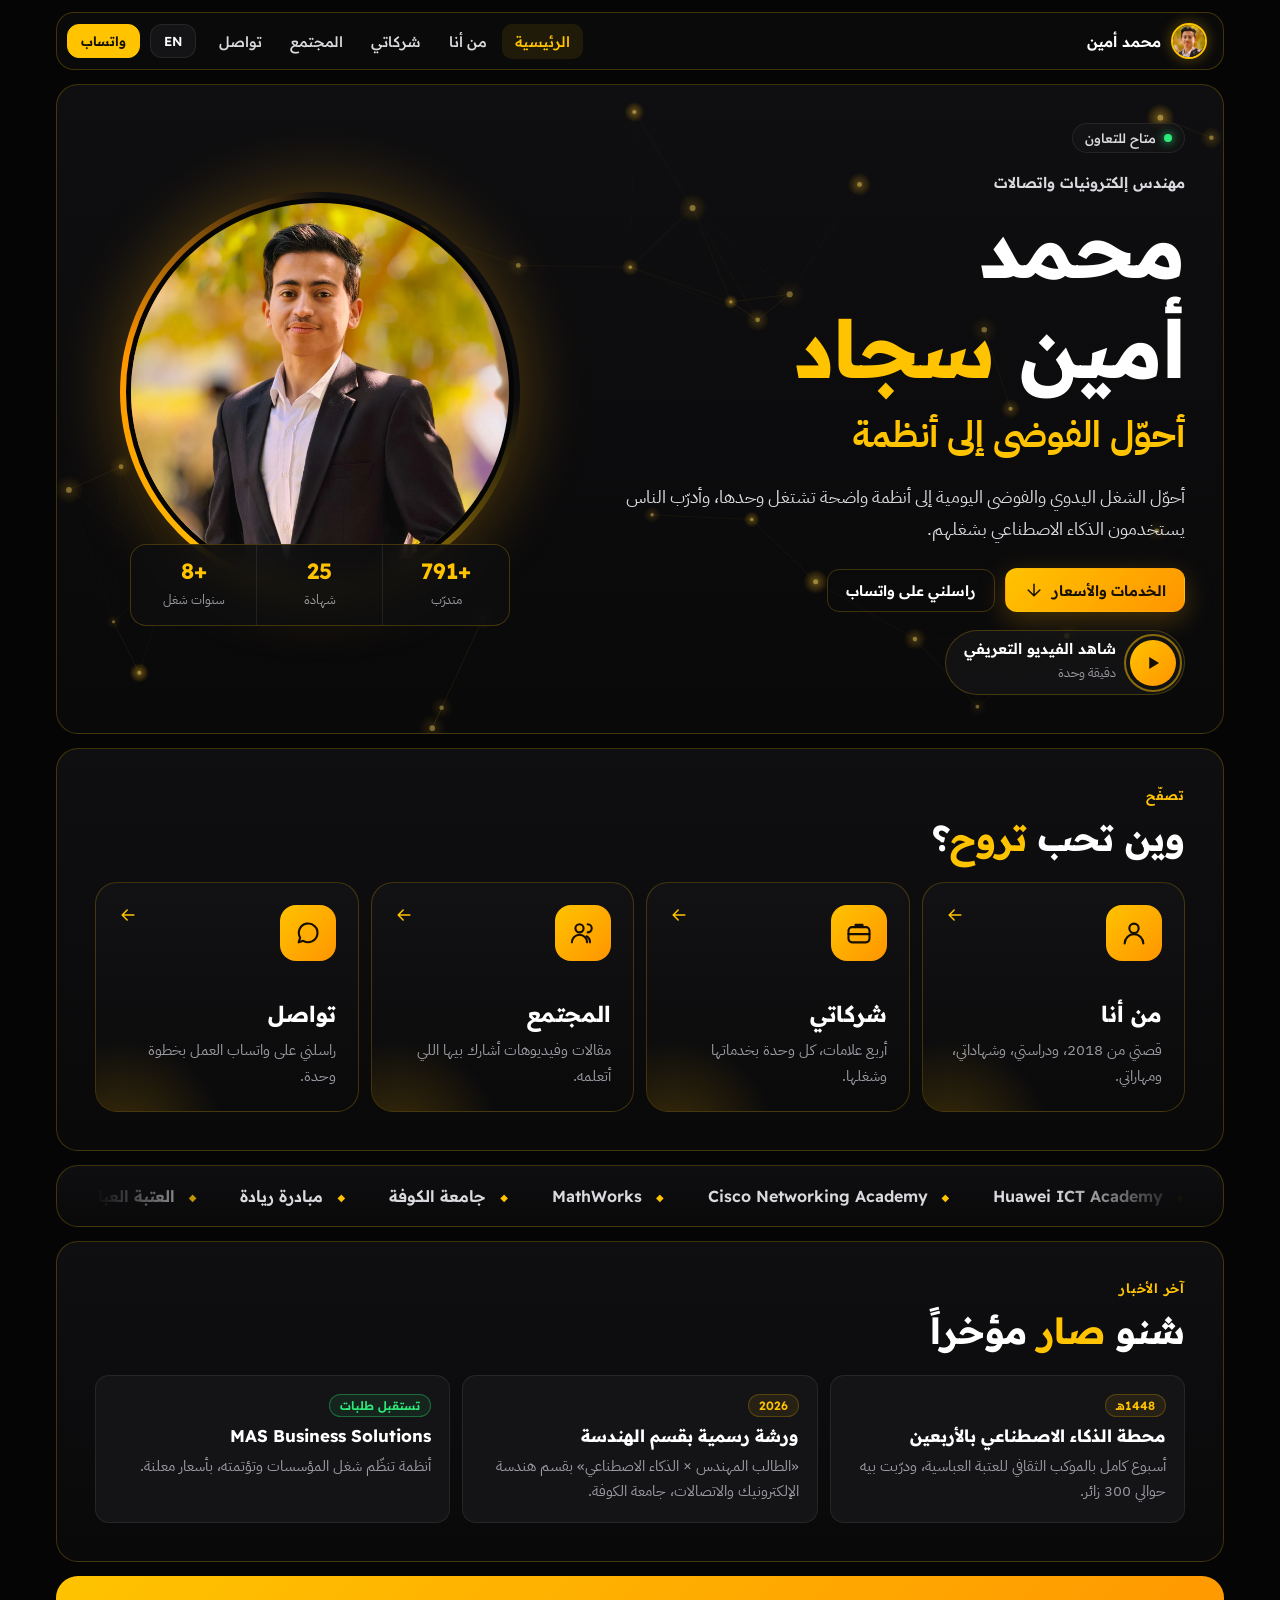
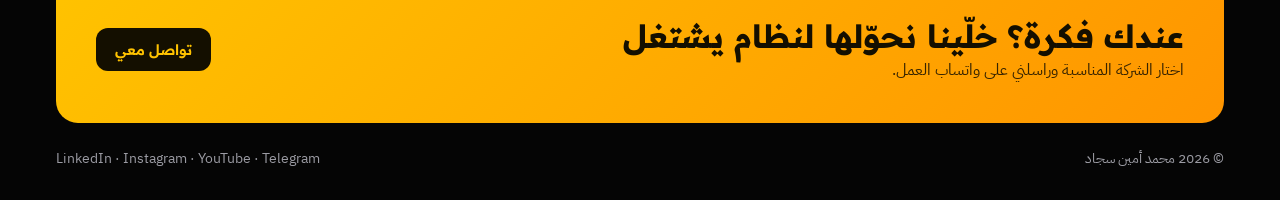
==== commit e7e00d8a: "Home: one-minute intro video (locally rendered motion graphics, synthesized soundtrack) in a modal p" ====
--- a/index.html
+++ b/index.html
@@ -21,7 +21,7 @@
 <meta name="apple-mobile-web-app-status-bar-style" content="black-translucent">
 <link rel="preconnect" href="https://fonts.googleapis.com">
 <link href="https://fonts.googleapis.com/css2?family=Readex+Pro:wght@400;500;600;700&family=IBM+Plex+Sans+Arabic:wght@400;500;600&display=swap" rel="stylesheet">
-<link rel="stylesheet" href="assets/site.css?v=1140d574">
+<link rel="stylesheet" href="assets/site.css?v=9e261fbb">
 <script>document.documentElement.classList.add("js")</script>
 </head>
 <body data-page="home">
@@ -46,6 +46,7 @@
       <a class="btn pri" href="mas.html#pricing"><span data-en="Services & prices">الخدمات والأسعار</span><svg class="i" viewBox="0 0 24 24"><path d="M12 5v14M5 12l7 7 7-7"/></svg></a>
       <a class="btn out wa" data-msg="مشروع" data-msg-en="a project" href="#" target="_blank" data-en="Message me on WhatsApp">راسلني على واتساب</a>
     </div>
+    <button class="vbtn" type="button" id="playintro"><span class="pl"><svg class="i" viewBox="0 0 24 24"><path d="M7 4v16l13-8z"/></svg></span><span><b data-en="Watch the intro video">شاهد الفيديو التعريفي</b><small data-en="one minute">دقيقة وحدة</small></span></button>
   </div>
   <div class="photo">
     <div class="frame"><img src="assets/hero.webp" alt="محمد أمين سجاد" fetchpriority="high"></div>
@@ -81,9 +82,11 @@
 </section>
 <section class="cta rv"><div><h2 data-en="Have an idea? Let's turn it into a working system">عندك فكرة؟ خلّينا نحوّلها لنظام يشتغل</h2><p data-en="Pick the right company and message me on the work WhatsApp.">اختار الشركة المناسبة وراسلني على واتساب العمل.</p></div>
   <div class="btns"><a class="btn" href="contact.html" data-en="Contact me">تواصل معي</a></div></section>
+<div class="vmodal" id="vmodal" role="dialog" aria-modal="true"><button class="vx" id="vx" type="button" aria-label="close">✕</button>
+<video id="introv" controls playsinline preload="none" poster="assets/video/intro-poster.jpg"><source src="assets/video/intro.mp4" type="video/mp4"></video></div>
 </main>
 <footer><div class="wrap"><span>© <span id="yr"></span> <span data-en="Mohammed Ameen Sajjad">محمد أمين سجاد</span></span>
 <span><a href="https://www.linkedin.com/in/mohammed-ameen-%D9%85%D8%AD%D9%85%D8%AF-%D8%A3%D9%85%D9%8A%D9%86-b5b935246" target="_blank">LinkedIn</a> · <a href="https://www.instagram.com/247_mas" target="_blank">Instagram</a> · <a href="https://www.youtube.com/@27_mas" target="_blank">YouTube</a> · <a class="tg" data-id="" href="#" target="_blank">Telegram</a></span></div></footer>
-<script src="assets/site.js?v=7978b8fc"></script>
+<script src="assets/site.js?v=e9590bcf"></script>
 </body>
 </html>
--- a/assets/site.css
+++ b/assets/site.css
@@ -394,3 +394,18 @@
 .post:hover .pcv img{transform:scale(1.05)}
 .post h3,.post p,.post .lnk{margin-inline:18px}
 .post h3{margin-top:16px}.post p{margin-top:6px}.post .lnk{margin-block:12px 18px}
+
+/* Intro video */
+.vbtn{display:inline-flex;align-items:center;gap:14px;margin-top:18px;padding:8px 18px 8px 8px;border-radius:999px;border:1px solid var(--line);background:rgba(20,20,22,.8);cursor:pointer;text-align:start;transition:border-color .3s,transform .3s}
+[dir="rtl"] .vbtn{padding:8px 8px 8px 18px}
+.vbtn:hover{border-color:rgba(255,195,0,.6);transform:translateY(-2px)}
+.vbtn .pl{position:relative;width:46px;height:46px;border-radius:50%;display:grid;place-items:center;background:linear-gradient(135deg,var(--gold),var(--amber));color:var(--gold-ink)}
+.vbtn .pl::after{content:"";position:absolute;inset:-6px;border-radius:50%;border:2px solid rgba(255,195,0,.5);animation:ping 2.4s ease-out infinite}
+@keyframes ping{0%{transform:scale(.85);opacity:1}100%{transform:scale(1.35);opacity:0}}
+.vbtn .pl .i{fill:currentColor;stroke:none;width:18px;height:18px}
+.vbtn b{display:block;font:600 15px var(--display)}
+.vbtn small{color:var(--muted);font-size:12.5px}
+.vmodal{position:fixed;inset:0;z-index:96;display:none;align-items:center;justify-content:center;background:rgba(0,0,0,.92);backdrop-filter:blur(14px);-webkit-backdrop-filter:blur(14px);padding:calc(16px + env(safe-area-inset-top,0px)) max(16px,env(safe-area-inset-right,0px)) calc(16px + env(safe-area-inset-bottom,0px)) max(16px,env(safe-area-inset-left,0px))}
+.vmodal.on{display:flex}
+.vmodal video{width:min(1280px,100%);max-height:86vh;border-radius:16px;border:1px solid var(--line);box-shadow:0 30px 100px rgba(255,170,0,.18);background:#000;animation:zoomin .35s cubic-bezier(.2,.8,.2,1)}
+.vx{position:absolute;top:calc(14px + env(safe-area-inset-top,0px));inset-inline-end:max(14px,env(safe-area-inset-right,0px));width:46px;height:46px;border-radius:50%;border:1px solid var(--line);background:var(--panel-2);color:var(--gold);cursor:pointer;font-size:18px}
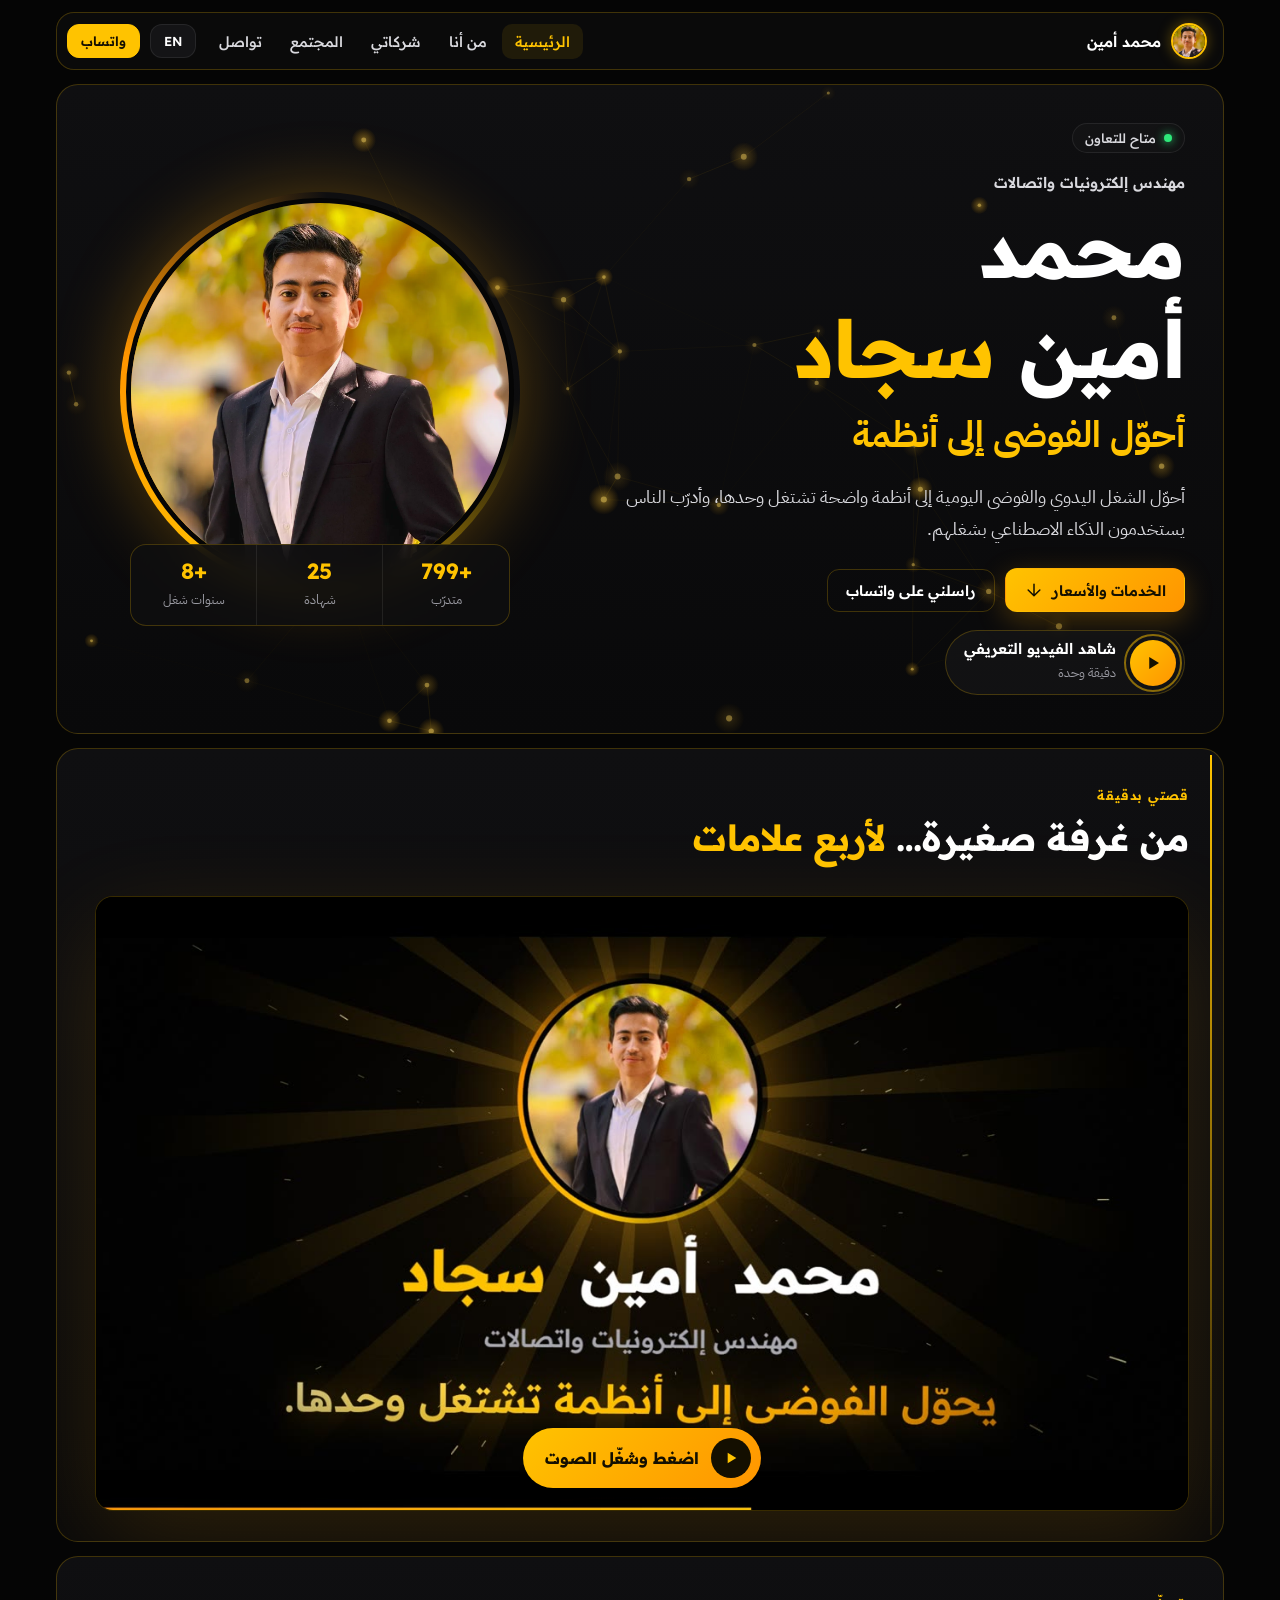
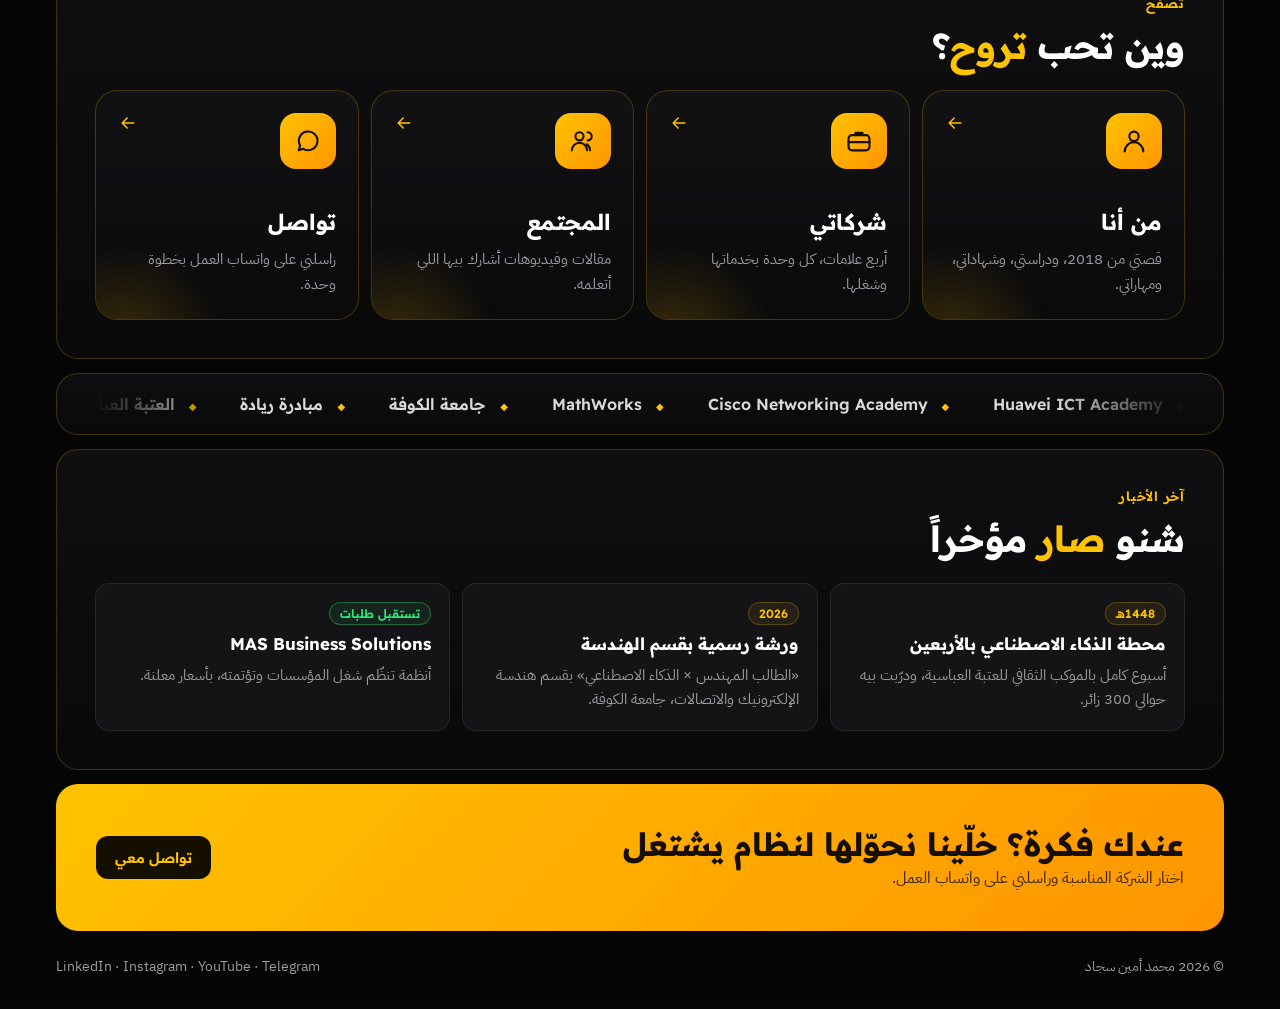
==== commit bfd26b84: "Intro video v2 (faster cuts, warp, light rays, proof wall, sound design) as an autoplaying story sec" ====
--- a/index.html
+++ b/index.html
@@ -21,7 +21,7 @@
 <meta name="apple-mobile-web-app-status-bar-style" content="black-translucent">
 <link rel="preconnect" href="https://fonts.googleapis.com">
 <link href="https://fonts.googleapis.com/css2?family=Readex+Pro:wght@400;500;600;700&family=IBM+Plex+Sans+Arabic:wght@400;500;600&display=swap" rel="stylesheet">
-<link rel="stylesheet" href="assets/site.css?v=9e261fbb">
+<link rel="stylesheet" href="assets/site.css?v=0283a3f8">
 <script>document.documentElement.classList.add("js")</script>
 </head>
 <body data-page="home">
@@ -46,7 +46,7 @@
       <a class="btn pri" href="mas.html#pricing"><span data-en="Services & prices">الخدمات والأسعار</span><svg class="i" viewBox="0 0 24 24"><path d="M12 5v14M5 12l7 7 7-7"/></svg></a>
       <a class="btn out wa" data-msg="مشروع" data-msg-en="a project" href="#" target="_blank" data-en="Message me on WhatsApp">راسلني على واتساب</a>
     </div>
-    <button class="vbtn" type="button" id="playintro"><span class="pl"><svg class="i" viewBox="0 0 24 24"><path d="M7 4v16l13-8z"/></svg></span><span><b data-en="Watch the intro video">شاهد الفيديو التعريفي</b><small data-en="one minute">دقيقة وحدة</small></span></button>
+    <button class="vbtn" type="button" id="playintro" data-go="story"><span class="pl"><svg class="i" viewBox="0 0 24 24"><path d="M7 4v16l13-8z"/></svg></span><span><b data-en="Watch the intro video">شاهد الفيديو التعريفي</b><small data-en="one minute">دقيقة وحدة</small></span></button>
   </div>
   <div class="photo">
     <div class="frame"><img src="assets/hero.webp" alt="محمد أمين سجاد" fetchpriority="high"></div>
@@ -55,6 +55,15 @@
       <div><b data-count="25">25</b><span data-en="certificates">شهادة</span></div>
       <div><b data-count="8" data-pre="+">+8</b><span data-en="years of work">سنوات شغل</span></div>
     </div>
+  </div>
+</section>
+
+<section class="panel story" id="story">
+  <div class="row"><div><div class="ph"><span class="lbl" data-en="My story in one minute">قصتي بدقيقة</span></div><h2 class="h2" data-en="From a small room… <em>to four brands</em>">من غرفة صغيرة… <em>لأربع علامات</em></h2></div></div>
+  <div class="vwrap">
+    <video id="introv" playsinline muted preload="metadata" poster="assets/video/intro-poster.jpg"><source src="assets/video/intro.mp4" type="video/mp4"></video>
+    <button class="unmute" id="unmute" type="button"><span class="pl"><svg class="i" viewBox="0 0 24 24"><path d="M7 4v16l13-8z"/></svg></span><span data-en="Tap for sound">اضغط وشغّل الصوت</span></button>
+    <button class="replay" id="replay" type="button" hidden data-en="Watch again ↻">شاهد مرة ثانية ↻</button>
   </div>
 </section>
 
@@ -82,11 +91,9 @@
 </section>
 <section class="cta rv"><div><h2 data-en="Have an idea? Let's turn it into a working system">عندك فكرة؟ خلّينا نحوّلها لنظام يشتغل</h2><p data-en="Pick the right company and message me on the work WhatsApp.">اختار الشركة المناسبة وراسلني على واتساب العمل.</p></div>
   <div class="btns"><a class="btn" href="contact.html" data-en="Contact me">تواصل معي</a></div></section>
-<div class="vmodal" id="vmodal" role="dialog" aria-modal="true"><button class="vx" id="vx" type="button" aria-label="close">✕</button>
-<video id="introv" controls playsinline preload="none" poster="assets/video/intro-poster.jpg"><source src="assets/video/intro.mp4" type="video/mp4"></video></div>
 </main>
 <footer><div class="wrap"><span>© <span id="yr"></span> <span data-en="Mohammed Ameen Sajjad">محمد أمين سجاد</span></span>
 <span><a href="https://www.linkedin.com/in/mohammed-ameen-%D9%85%D8%AD%D9%85%D8%AF-%D8%A3%D9%85%D9%8A%D9%86-b5b935246" target="_blank">LinkedIn</a> · <a href="https://www.instagram.com/247_mas" target="_blank">Instagram</a> · <a href="https://www.youtube.com/@27_mas" target="_blank">YouTube</a> · <a class="tg" data-id="" href="#" target="_blank">Telegram</a></span></div></footer>
-<script src="assets/site.js?v=e9590bcf"></script>
+<script src="assets/site.js?v=27bfb9e6"></script>
 </body>
 </html>
--- a/assets/site.css
+++ b/assets/site.css
@@ -405,7 +405,14 @@
 .vbtn .pl .i{fill:currentColor;stroke:none;width:18px;height:18px}
 .vbtn b{display:block;font:600 15px var(--display)}
 .vbtn small{color:var(--muted);font-size:12.5px}
-.vmodal{position:fixed;inset:0;z-index:96;display:none;align-items:center;justify-content:center;background:rgba(0,0,0,.92);backdrop-filter:blur(14px);-webkit-backdrop-filter:blur(14px);padding:calc(16px + env(safe-area-inset-top,0px)) max(16px,env(safe-area-inset-right,0px)) calc(16px + env(safe-area-inset-bottom,0px)) max(16px,env(safe-area-inset-left,0px))}
-.vmodal.on{display:flex}
-.vmodal video{width:min(1280px,100%);max-height:86vh;border-radius:16px;border:1px solid var(--line);box-shadow:0 30px 100px rgba(255,170,0,.18);background:#000;animation:zoomin .35s cubic-bezier(.2,.8,.2,1)}
-.vx{position:absolute;top:calc(14px + env(safe-area-inset-top,0px));inset-inline-end:max(14px,env(safe-area-inset-right,0px));width:46px;height:46px;border-radius:50%;border:1px solid var(--line);background:var(--panel-2);color:var(--gold);cursor:pointer;font-size:18px}
+.story{padding-bottom:clamp(18px,3vw,30px)}
+.vwrap{position:relative;border-radius:18px;overflow:hidden;border:1px solid var(--line);box-shadow:0 30px 100px rgba(255,170,0,.14);background:#000;aspect-ratio:16/9}
+.vwrap video{width:100%;height:100%;display:block;object-fit:cover;cursor:pointer}
+.unmute{position:absolute;inset-inline-start:50%;bottom:22px;transform:translateX(-50%);display:inline-flex;align-items:center;gap:12px;padding:10px 22px 10px 10px;border-radius:999px;border:0;
+  background:linear-gradient(135deg,var(--gold),var(--amber));color:var(--gold-ink);font:700 16px var(--display);cursor:pointer;box-shadow:0 0 0 0 rgba(255,195,0,.6);animation:ring 1.8s infinite}
+[dir="rtl"] .unmute{transform:translateX(50%);padding:10px 10px 10px 22px}
+.unmute .pl{width:40px;height:40px;border-radius:50%;display:grid;place-items:center;background:var(--gold-ink);color:var(--gold)}
+.unmute .pl .i{fill:currentColor;stroke:none;width:16px;height:16px}
+@keyframes ring{0%{box-shadow:0 0 0 0 rgba(255,195,0,.6)}100%{box-shadow:0 0 0 22px rgba(255,195,0,0)}}
+.replay{position:absolute;inset:0;margin:auto;width:max-content;height:max-content;padding:14px 26px;border-radius:999px;border:1px solid var(--line);background:rgba(10,10,11,.85);color:var(--gold);font:700 17px var(--display);cursor:pointer}
+@media (max-width:760px){.unmute{bottom:12px;font-size:14px}.unmute .pl{width:34px;height:34px}}
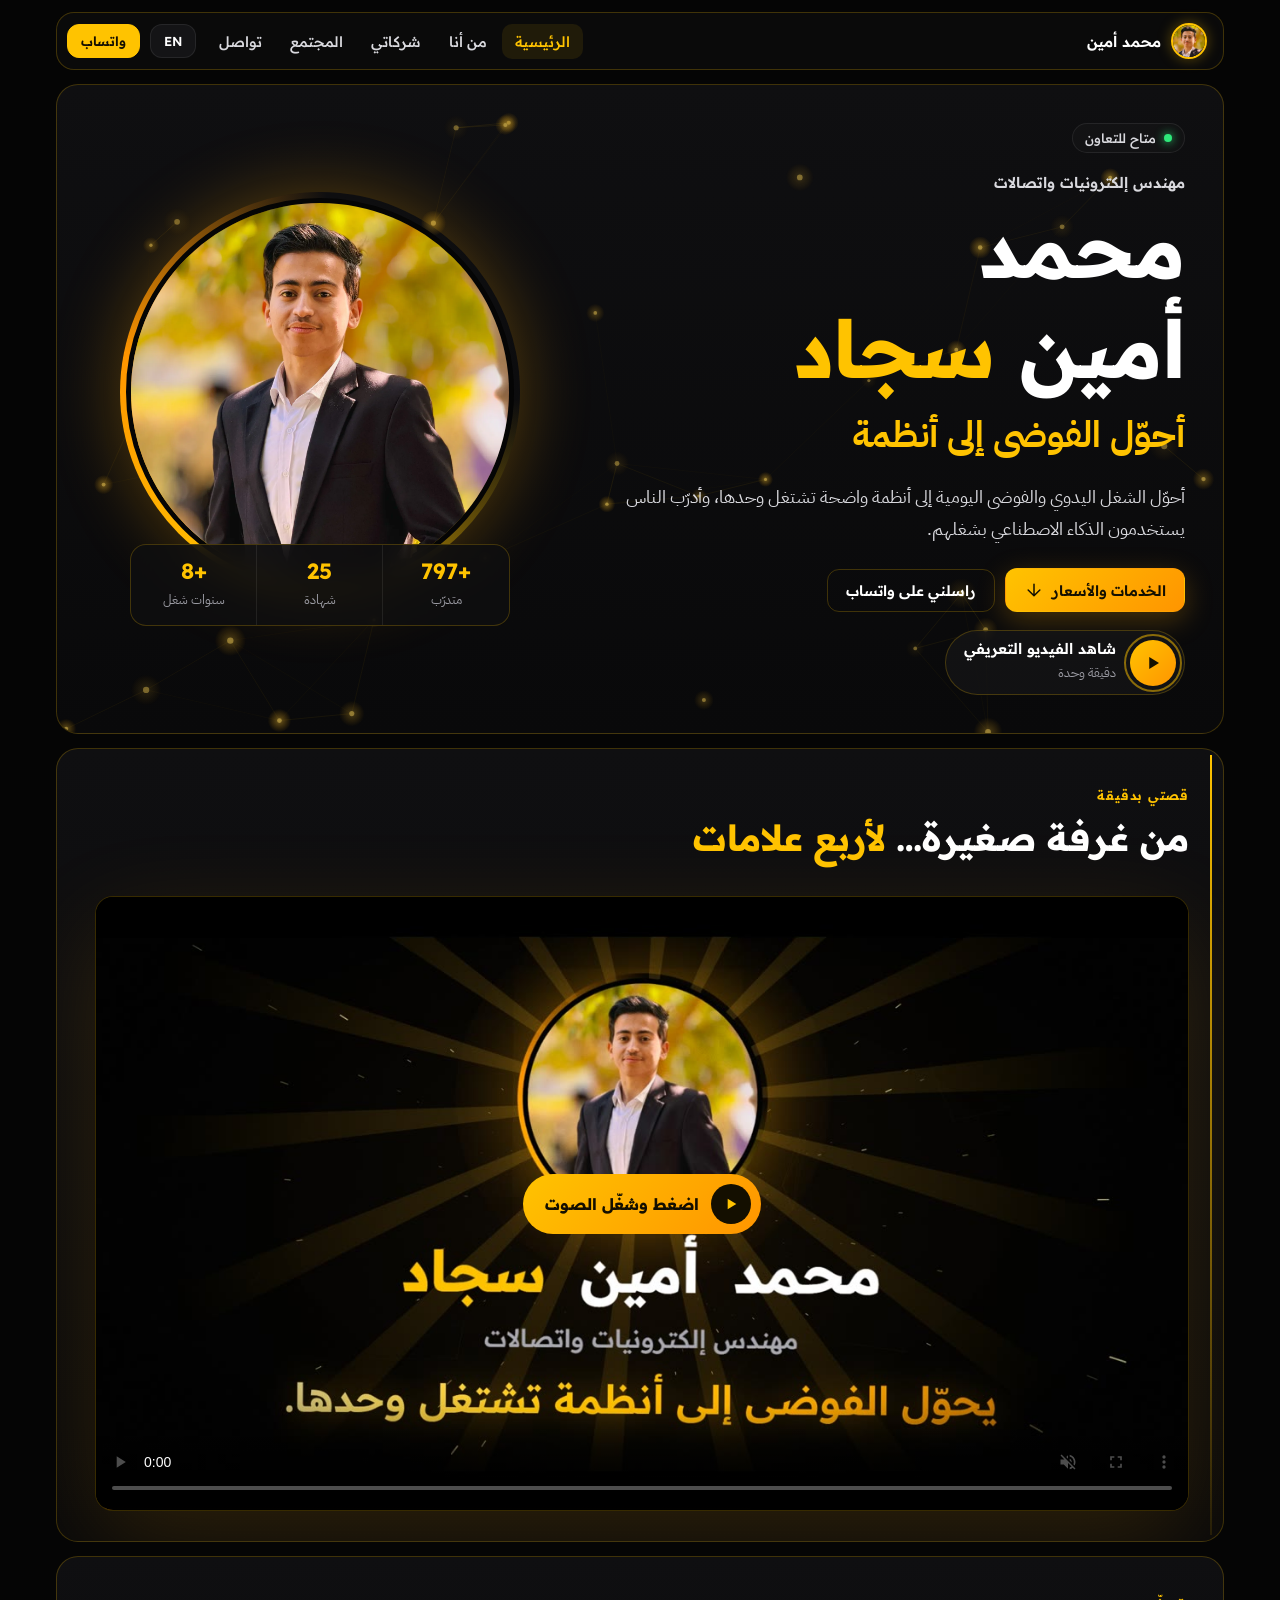
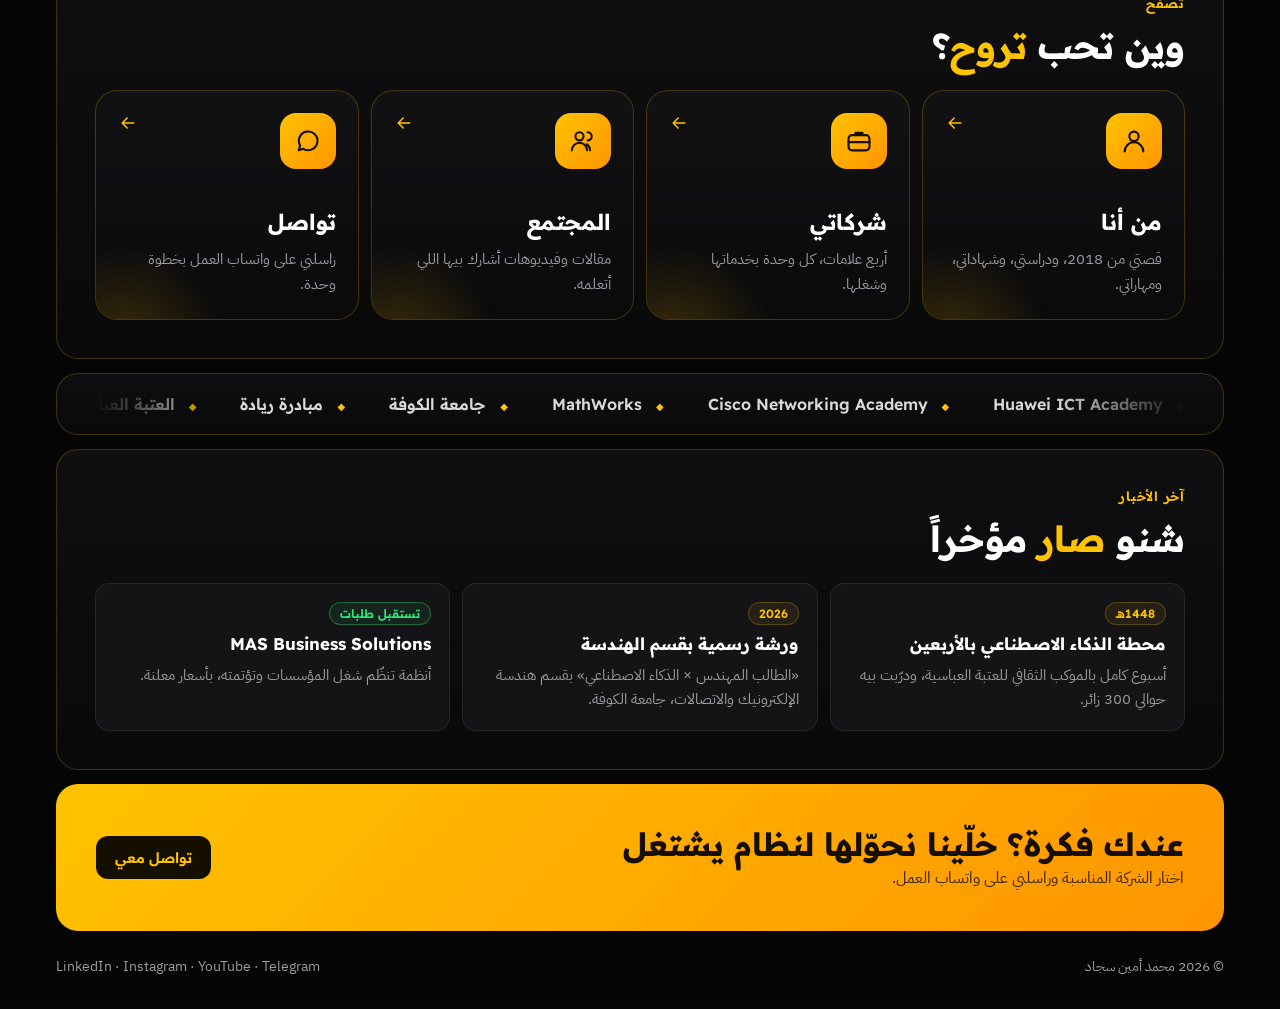
==== commit ff802edb: "Softer soundtrack, unified brand marks in the video, loading splash, MAS logo emblem, own emblem for" ====
--- a/index.html
+++ b/index.html
@@ -21,10 +21,21 @@
 <meta name="apple-mobile-web-app-status-bar-style" content="black-translucent">
 <link rel="preconnect" href="https://fonts.googleapis.com">
 <link href="https://fonts.googleapis.com/css2?family=Readex+Pro:wght@400;500;600;700&family=IBM+Plex+Sans+Arabic:wght@400;500;600&display=swap" rel="stylesheet">
-<link rel="stylesheet" href="assets/site.css?v=0283a3f8">
+<link rel="stylesheet" href="assets/site.css?v=dbe3b227">
 <script>document.documentElement.classList.add("js")</script>
+<style>#splash{position:fixed;inset:0;z-index:200;display:grid;place-items:center;align-content:center;gap:18px;background:#050505;opacity:0;animation:spin-in .4s .35s forwards;transition:opacity .45s;font-family:"Readex Pro",system-ui,sans-serif;color:#fff}
+#splash.done{opacity:0!important;animation:none;pointer-events:none}
+#splash .sp{position:relative;width:104px;height:104px}
+#splash .sp img{position:absolute;inset:10px;width:84px;height:84px;border-radius:50%;object-fit:cover}
+#splash .sp i{position:absolute;inset:0;border-radius:50%;border:3px solid rgba(255,195,0,.15);border-top-color:#ffc300;border-right-color:#ff9500;animation:sp-rot 1s linear infinite;box-shadow:0 0 30px rgba(255,170,0,.25)}
+#splash b{font-size:17px;font-weight:600;letter-spacing:.02em}
+#splash .ln{width:150px;height:3px;border-radius:3px;background:rgba(255,195,0,.15);overflow:hidden}
+#splash .ln::after{content:"";display:block;width:40%;height:100%;background:linear-gradient(90deg,#ff9500,#ffc300);animation:sp-ln 1.1s ease-in-out infinite}
+@keyframes spin-in{to{opacity:1}}@keyframes sp-rot{to{transform:rotate(360deg)}}@keyframes sp-ln{0%{transform:translateX(-110%)}100%{transform:translateX(260%)}}
+@media (prefers-reduced-motion:reduce){#splash .sp i,#splash .ln::after{animation:none}}</style>
 </head>
 <body data-page="home">
+<div id="splash" aria-hidden="true"><div class="sp"><img src="assets/icon-192.png" alt=""><i></i></div><b>محمد أمين سجاد</b><span class="ln"></span></div>
 <header class="nav"><div class="wrap"><div class="bar">
   <a class="brand" href="index.html"><img class="mono" src="assets/icon-192.png" alt=""><span data-en="Mohammed Ameen">محمد أمين</span></a>
   <nav class="links"><a href="index.html" data-nav="home" data-en="Home">الرئيسية</a><a href="about.html" data-nav="about" data-en="About">من أنا</a><a href="companies.html" data-nav="companies" data-en="Companies">شركاتي</a><a href="community.html" data-nav="community" data-en="Community">المجتمع</a><a href="contact.html" data-nav="contact" data-en="Contact">تواصل</a></nav>
@@ -61,7 +72,7 @@
 <section class="panel story" id="story">
   <div class="row"><div><div class="ph"><span class="lbl" data-en="My story in one minute">قصتي بدقيقة</span></div><h2 class="h2" data-en="From a small room… <em>to four brands</em>">من غرفة صغيرة… <em>لأربع علامات</em></h2></div></div>
   <div class="vwrap">
-    <video id="introv" playsinline muted preload="metadata" poster="assets/video/intro-poster.jpg"><source src="assets/video/intro.mp4" type="video/mp4"></video>
+    <video id="introv" playsinline muted controls preload="metadata" poster="assets/video/intro-poster.jpg"><source src="assets/video/intro.mp4" type="video/mp4"></video>
     <button class="unmute" id="unmute" type="button"><span class="pl"><svg class="i" viewBox="0 0 24 24"><path d="M7 4v16l13-8z"/></svg></span><span data-en="Tap for sound">اضغط وشغّل الصوت</span></button>
     <button class="replay" id="replay" type="button" hidden data-en="Watch again ↻">شاهد مرة ثانية ↻</button>
   </div>
@@ -94,6 +105,6 @@
 </main>
 <footer><div class="wrap"><span>© <span id="yr"></span> <span data-en="Mohammed Ameen Sajjad">محمد أمين سجاد</span></span>
 <span><a href="https://www.linkedin.com/in/mohammed-ameen-%D9%85%D8%AD%D9%85%D8%AF-%D8%A3%D9%85%D9%8A%D9%86-b5b935246" target="_blank">LinkedIn</a> · <a href="https://www.instagram.com/247_mas" target="_blank">Instagram</a> · <a href="https://www.youtube.com/@27_mas" target="_blank">YouTube</a> · <a class="tg" data-id="" href="#" target="_blank">Telegram</a></span></div></footer>
-<script src="assets/site.js?v=27bfb9e6"></script>
+<script src="assets/site.js?v=bde785d3"></script>
 </body>
 </html>
--- a/assets/site.css
+++ b/assets/site.css
@@ -416,3 +416,11 @@
 @keyframes ring{0%{box-shadow:0 0 0 0 rgba(255,195,0,.6)}100%{box-shadow:0 0 0 22px rgba(255,195,0,0)}}
 .replay{position:absolute;inset:0;margin:auto;width:max-content;height:max-content;padding:14px 26px;border-radius:999px;border:1px solid var(--line);background:rgba(10,10,11,.85);color:var(--gold);font:700 17px var(--display);cursor:pointer}
 @media (max-width:760px){.unmute{bottom:12px;font-size:14px}.unmute .pl{width:34px;height:34px}}
+
+/* Fixes 2026-10-31: hidden buttons really hide; sound button in the centre; logo emblem */
+[hidden]{display:none!important}
+.unmute{bottom:auto;top:50%;transform:translate(-50%,-50%)}
+[dir="rtl"] .unmute{transform:translate(50%,-50%)}
+@media (max-width:760px){.unmute{bottom:auto}}
+.emblem .logo-em{width:72%;height:72%;border-radius:24%;object-fit:cover;border:2px solid var(--gold);box-shadow:0 0 30px rgba(255,180,0,.45)}
+.brand-card .emblem .logo-em{width:86%;height:86%}
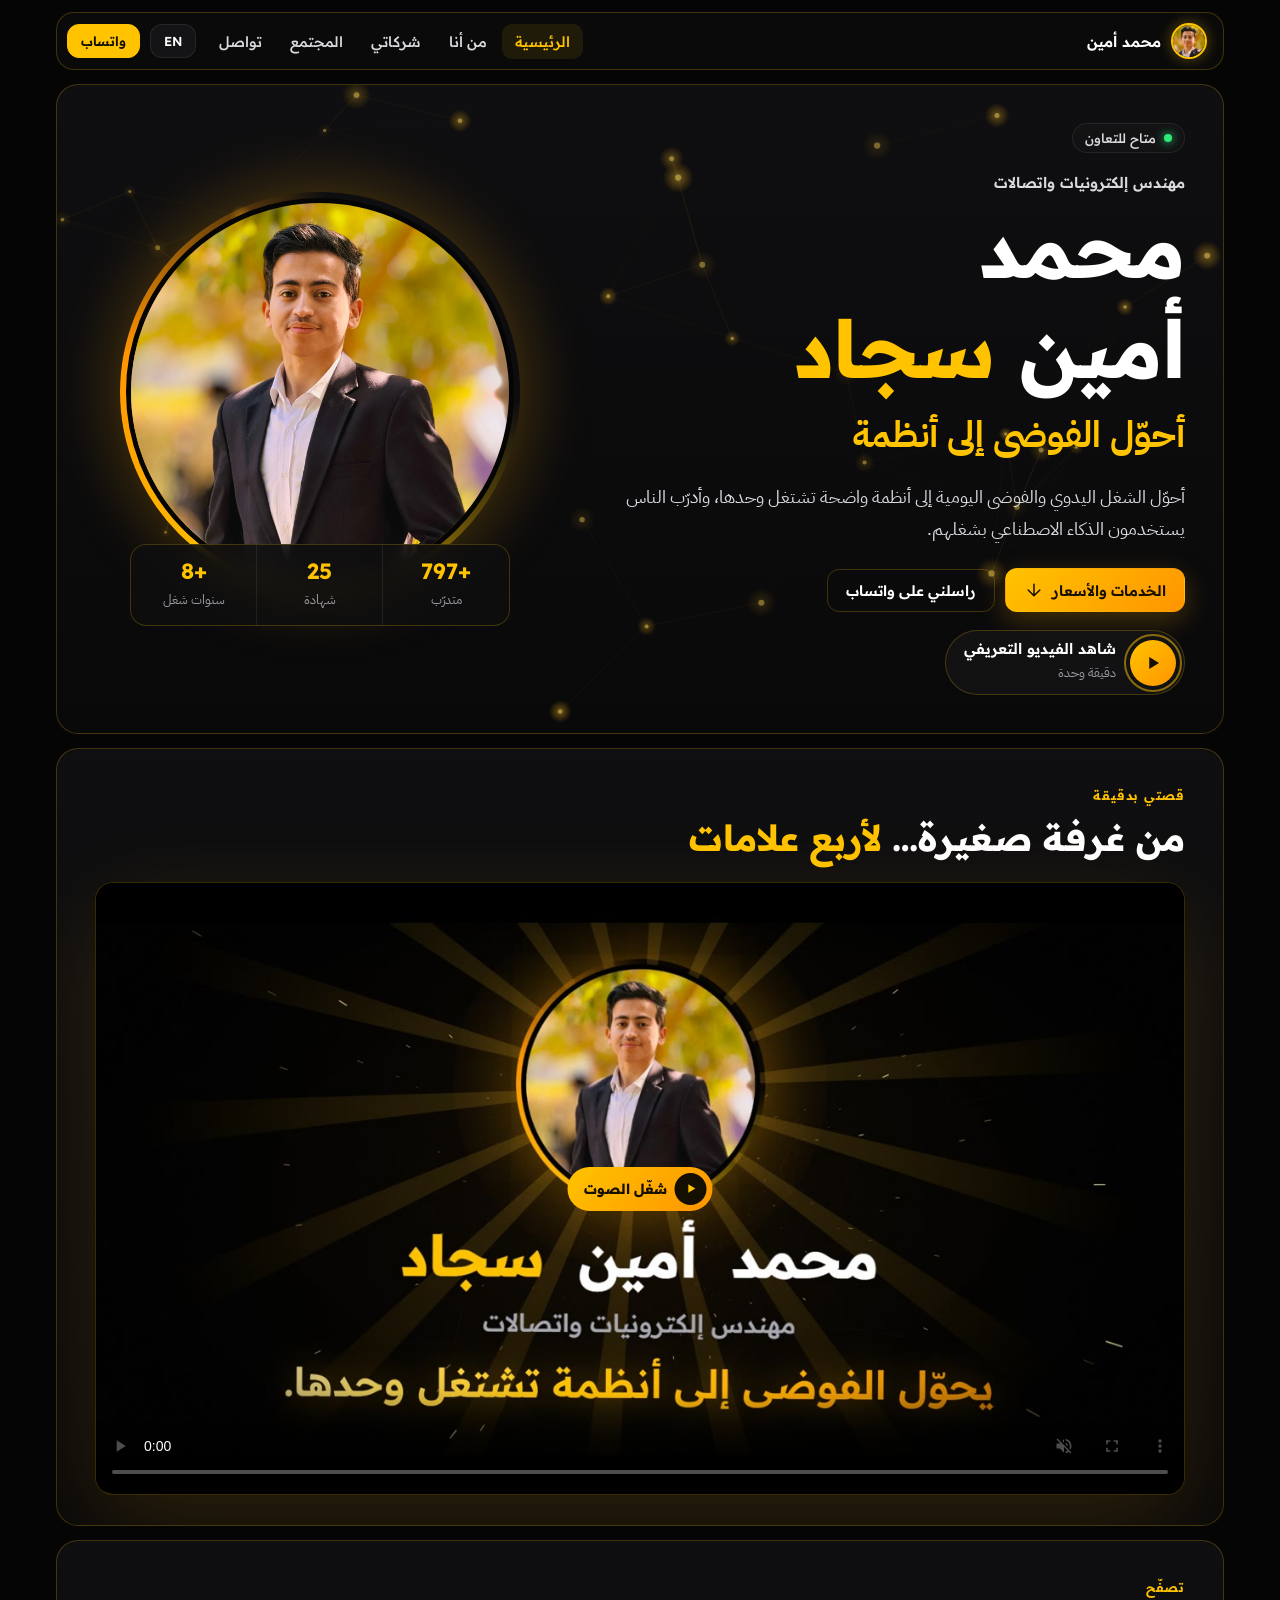
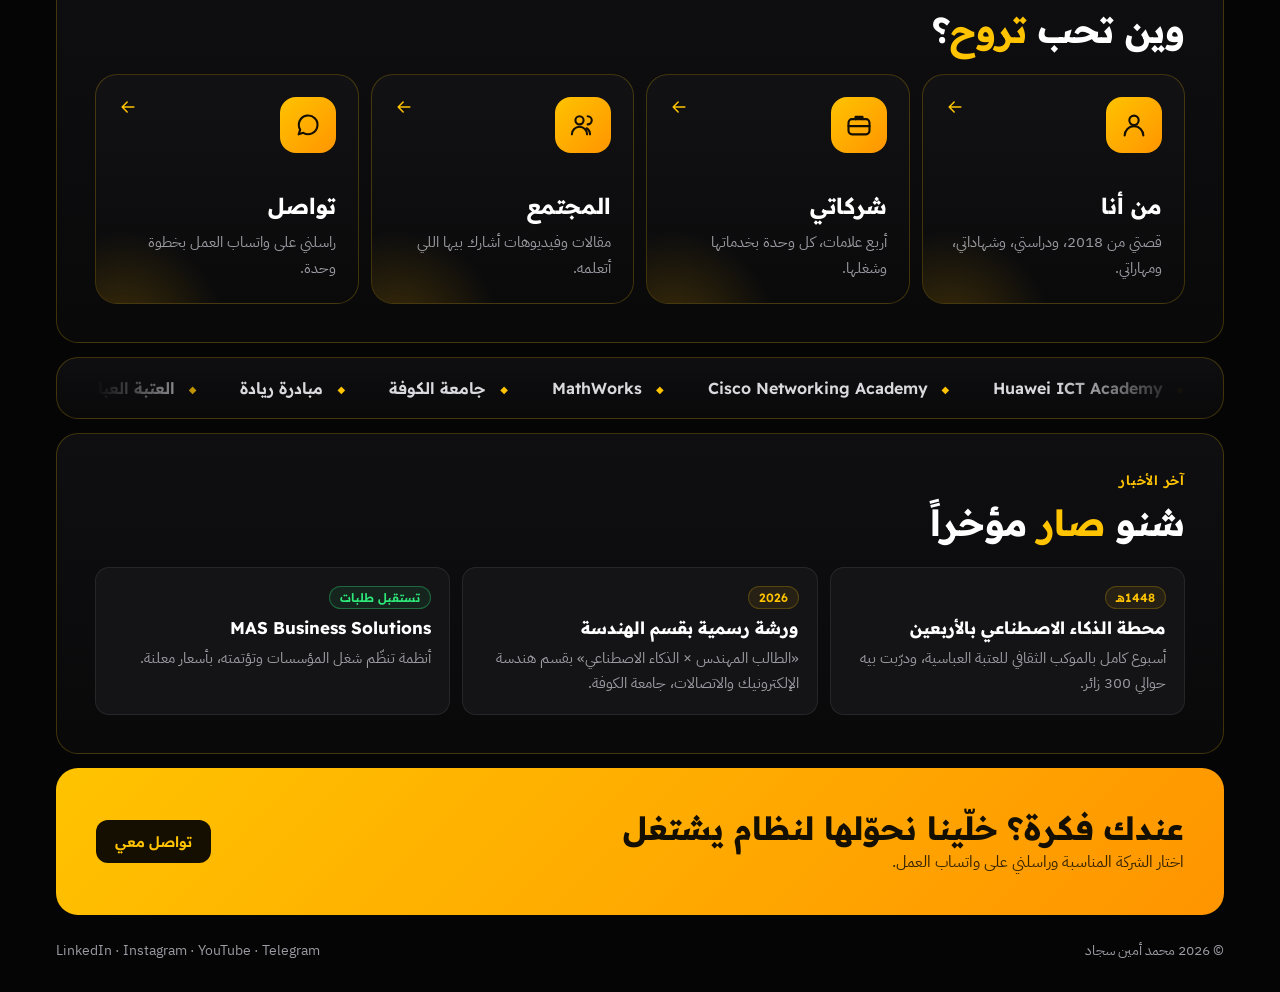
==== commit 67d10ece: "Fix iOS fixed bars (overflow on html, not body), round app icons with maskable variant, compact soun" ====
--- a/index.html
+++ b/index.html
@@ -21,7 +21,7 @@
 <meta name="apple-mobile-web-app-status-bar-style" content="black-translucent">
 <link rel="preconnect" href="https://fonts.googleapis.com">
 <link href="https://fonts.googleapis.com/css2?family=Readex+Pro:wght@400;500;600;700&family=IBM+Plex+Sans+Arabic:wght@400;500;600&display=swap" rel="stylesheet">
-<link rel="stylesheet" href="assets/site.css?v=dbe3b227">
+<link rel="stylesheet" href="assets/site.css?v=57b6b9d4">
 <script>document.documentElement.classList.add("js")</script>
 <style>#splash{position:fixed;inset:0;z-index:200;display:grid;place-items:center;align-content:center;gap:18px;background:#050505;opacity:0;animation:spin-in .4s .35s forwards;transition:opacity .45s;font-family:"Readex Pro",system-ui,sans-serif;color:#fff}
 #splash.done{opacity:0!important;animation:none;pointer-events:none}
@@ -35,9 +35,9 @@
 @media (prefers-reduced-motion:reduce){#splash .sp i,#splash .ln::after{animation:none}}</style>
 </head>
 <body data-page="home">
-<div id="splash" aria-hidden="true"><div class="sp"><img src="assets/icon-192.png" alt=""><i></i></div><b>محمد أمين سجاد</b><span class="ln"></span></div>
+<div id="splash" aria-hidden="true"><div class="sp"><img src="assets/apple-touch-icon.png" alt=""><i></i></div><b>محمد أمين سجاد</b><span class="ln"></span></div>
 <header class="nav"><div class="wrap"><div class="bar">
-  <a class="brand" href="index.html"><img class="mono" src="assets/icon-192.png" alt=""><span data-en="Mohammed Ameen">محمد أمين</span></a>
+  <a class="brand" href="index.html"><img class="mono" src="assets/apple-touch-icon.png" alt=""><span data-en="Mohammed Ameen">محمد أمين</span></a>
   <nav class="links"><a href="index.html" data-nav="home" data-en="Home">الرئيسية</a><a href="about.html" data-nav="about" data-en="About">من أنا</a><a href="companies.html" data-nav="companies" data-en="Companies">شركاتي</a><a href="community.html" data-nav="community" data-en="Community">المجتمع</a><a href="contact.html" data-nav="contact" data-en="Contact">تواصل</a></nav>
   <button class="pill" id="lang" type="button">EN</button>
   <a class="pill go wa" href="#" target="_blank" data-en="WhatsApp">واتساب</a>
@@ -69,11 +69,11 @@
   </div>
 </section>
 
-<section class="panel story" id="story">
+<section class="panel vstory" id="story">
   <div class="row"><div><div class="ph"><span class="lbl" data-en="My story in one minute">قصتي بدقيقة</span></div><h2 class="h2" data-en="From a small room… <em>to four brands</em>">من غرفة صغيرة… <em>لأربع علامات</em></h2></div></div>
   <div class="vwrap">
     <video id="introv" playsinline muted controls preload="metadata" poster="assets/video/intro-poster.jpg"><source src="assets/video/intro.mp4" type="video/mp4"></video>
-    <button class="unmute" id="unmute" type="button"><span class="pl"><svg class="i" viewBox="0 0 24 24"><path d="M7 4v16l13-8z"/></svg></span><span data-en="Tap for sound">اضغط وشغّل الصوت</span></button>
+    <button class="unmute" id="unmute" type="button"><span class="pl"><svg class="i" viewBox="0 0 24 24"><path d="M7 4v16l13-8z"/></svg></span><span data-en="Sound on">شغّل الصوت</span></button>
     <button class="replay" id="replay" type="button" hidden data-en="Watch again ↻">شاهد مرة ثانية ↻</button>
   </div>
 </section>
@@ -105,6 +105,6 @@
 </main>
 <footer><div class="wrap"><span>© <span id="yr"></span> <span data-en="Mohammed Ameen Sajjad">محمد أمين سجاد</span></span>
 <span><a href="https://www.linkedin.com/in/mohammed-ameen-%D9%85%D8%AD%D9%85%D8%AF-%D8%A3%D9%85%D9%8A%D9%86-b5b935246" target="_blank">LinkedIn</a> · <a href="https://www.instagram.com/247_mas" target="_blank">Instagram</a> · <a href="https://www.youtube.com/@27_mas" target="_blank">YouTube</a> · <a class="tg" data-id="" href="#" target="_blank">Telegram</a></span></div></footer>
-<script src="assets/site.js?v=bde785d3"></script>
+<script src="assets/site.js?v=cc2675bb"></script>
 </body>
 </html>
--- a/assets/site.css
+++ b/assets/site.css
@@ -13,7 +13,7 @@
 }
 *{box-sizing:border-box}
 html{scroll-behavior:smooth;scroll-padding-top:110px}
-body{margin:0;background:var(--bg);color:var(--ink);font:400 16px/1.75 var(--body);-webkit-font-smoothing:antialiased;overflow-x:hidden}
+body{margin:0;background:var(--bg);color:var(--ink);font:400 16px/1.75 var(--body);-webkit-font-smoothing:antialiased}
 body::before{content:"";position:fixed;inset:0 0 auto;height:env(safe-area-inset-top,0px);z-index:60;background:var(--bg)}
 img{max-width:100%;display:block}
 a{color:inherit;text-decoration:none}
@@ -405,7 +405,7 @@
 .vbtn .pl .i{fill:currentColor;stroke:none;width:18px;height:18px}
 .vbtn b{display:block;font:600 15px var(--display)}
 .vbtn small{color:var(--muted);font-size:12.5px}
-.story{padding-bottom:clamp(18px,3vw,30px)}
+.vstory{padding-bottom:clamp(18px,3vw,30px)}
 .vwrap{position:relative;border-radius:18px;overflow:hidden;border:1px solid var(--line);box-shadow:0 30px 100px rgba(255,170,0,.14);background:#000;aspect-ratio:16/9}
 .vwrap video{width:100%;height:100%;display:block;object-fit:cover;cursor:pointer}
 .unmute{position:absolute;inset-inline-start:50%;bottom:22px;transform:translateX(-50%);display:inline-flex;align-items:center;gap:12px;padding:10px 22px 10px 10px;border-radius:999px;border:0;
@@ -424,3 +424,26 @@
 @media (max-width:760px){.unmute{bottom:auto}}
 .emblem .logo-em{width:72%;height:72%;border-radius:24%;object-fit:cover;border:2px solid var(--gold);box-shadow:0 0 30px rgba(255,180,0,.45)}
 .brand-card .emblem .logo-em{width:86%;height:86%}
+
+/* iOS Safari: overflow on <body> turns it into a scroll box and drags fixed bars around. Clip on <html> instead. */
+html{overflow-x:hidden}
+@supports (overflow:clip){html{overflow-x:clip}}
+.tabs{transform:translateZ(0);-webkit-transform:translateZ(0)}
+/* Compact sound button */
+.unmute{gap:8px;padding:6px 16px 6px 6px;font-size:14px;white-space:nowrap;animation:ring 2.2s infinite}
+[dir="rtl"] .unmute{padding:6px 6px 6px 16px}
+.unmute .pl{width:32px;height:32px}
+.unmute .pl .i{width:13px;height:13px}
+@keyframes ring{0%{box-shadow:0 0 0 0 rgba(255,195,0,.5)}100%{box-shadow:0 0 0 12px rgba(255,195,0,0)}}
+@media (max-width:760px){.unmute{font-size:13px;padding:5px 14px 5px 5px}[dir="rtl"] .unmute{padding:5px 5px 5px 14px}.unmute .pl{width:28px;height:28px}}
+
+/* Spotlight that follows the pointer on panels and cards (mouse devices only) */
+@media (hover:hover) and (pointer:fine){
+  .panel,.card,.door,.brand-card,.cert,.shot{--mx:-500px;--my:-500px}
+  .panel::after,.door::before,.brand-card::before{content:"";position:absolute;inset:0;border-radius:inherit;pointer-events:none;
+    background:radial-gradient(420px circle at var(--mx) var(--my),rgba(255,195,0,.08),transparent 60%);transition:opacity .3s;z-index:0}
+  .card,.cert{background-image:radial-gradient(260px circle at var(--mx) var(--my),rgba(255,195,0,.09),transparent 65%)}
+}
+/* Scroll progress */
+#prog{position:fixed;top:0;left:0;right:0;height:3px;z-index:70;transform-origin:0 50%;transform:scaleX(0);background:linear-gradient(90deg,var(--amber),var(--gold));box-shadow:0 0 12px rgba(255,195,0,.6);pointer-events:none}
+[dir="rtl"] #prog{transform-origin:100% 50%}
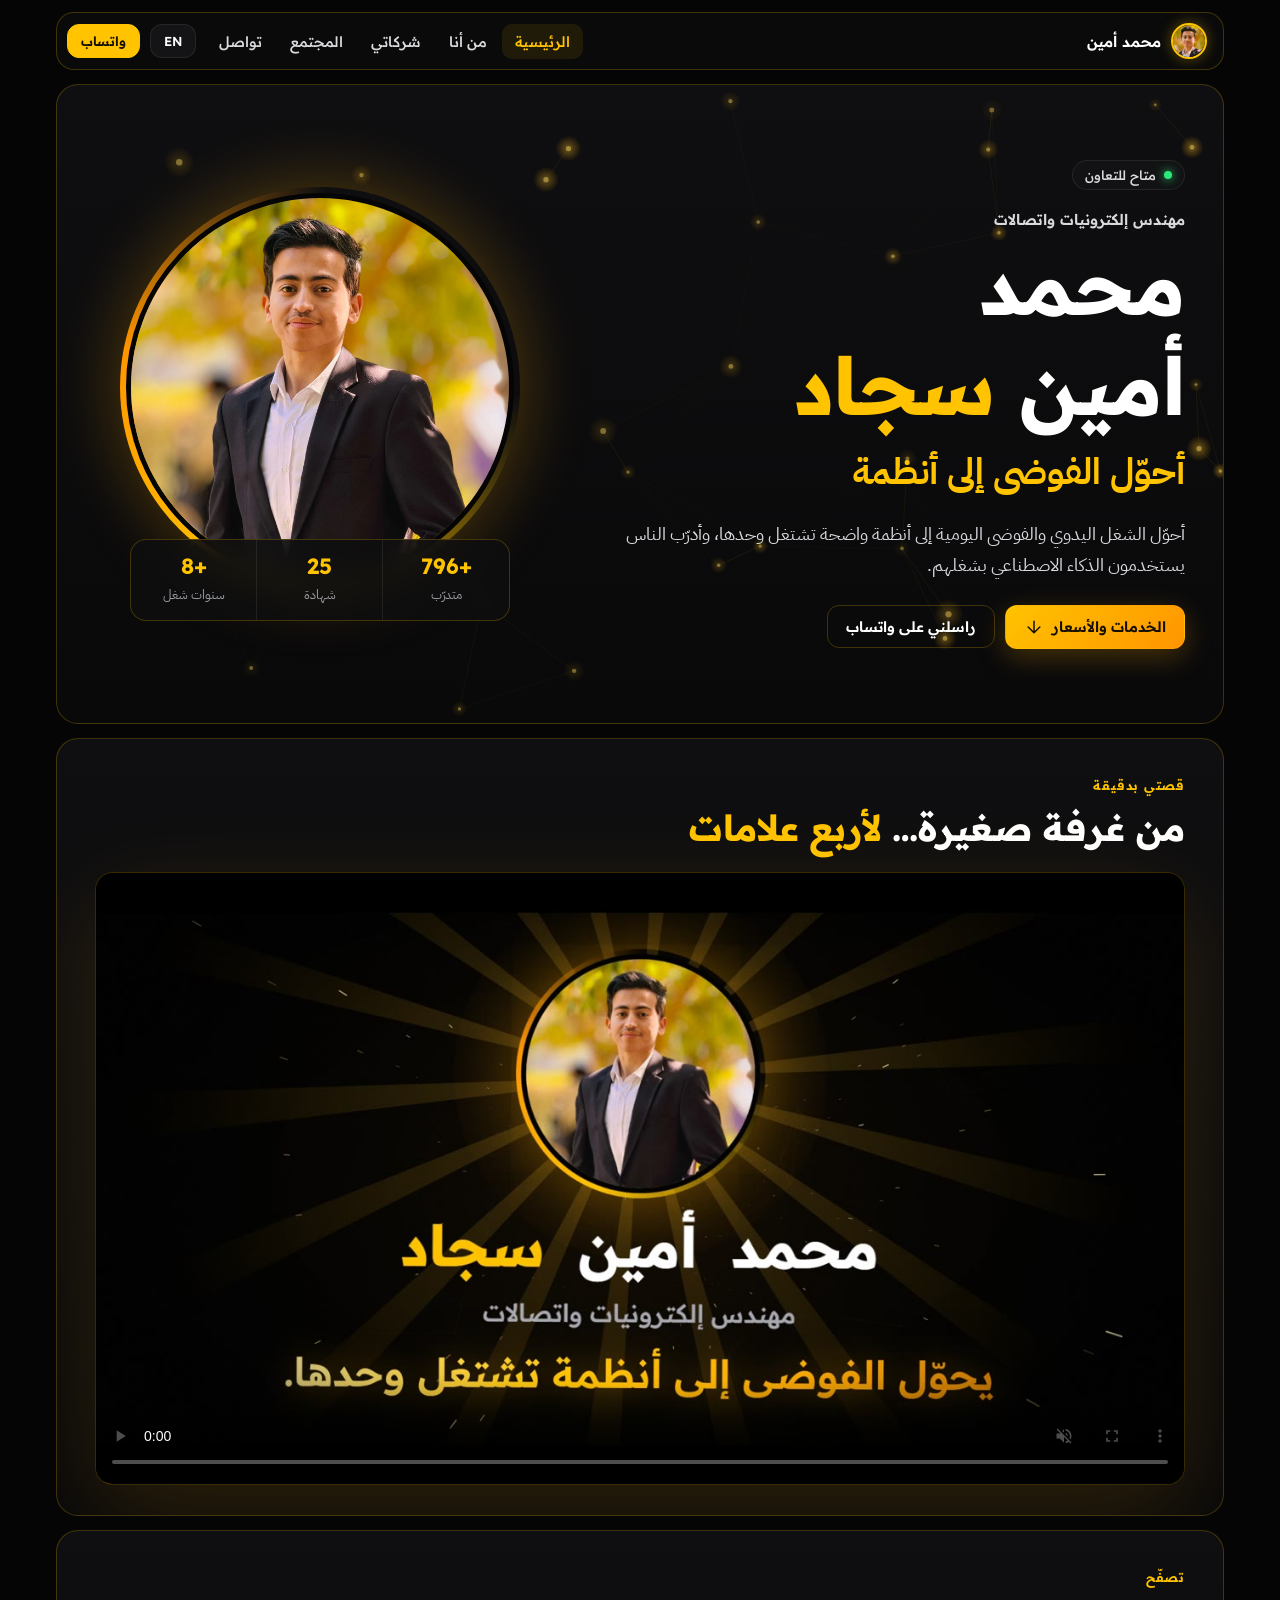
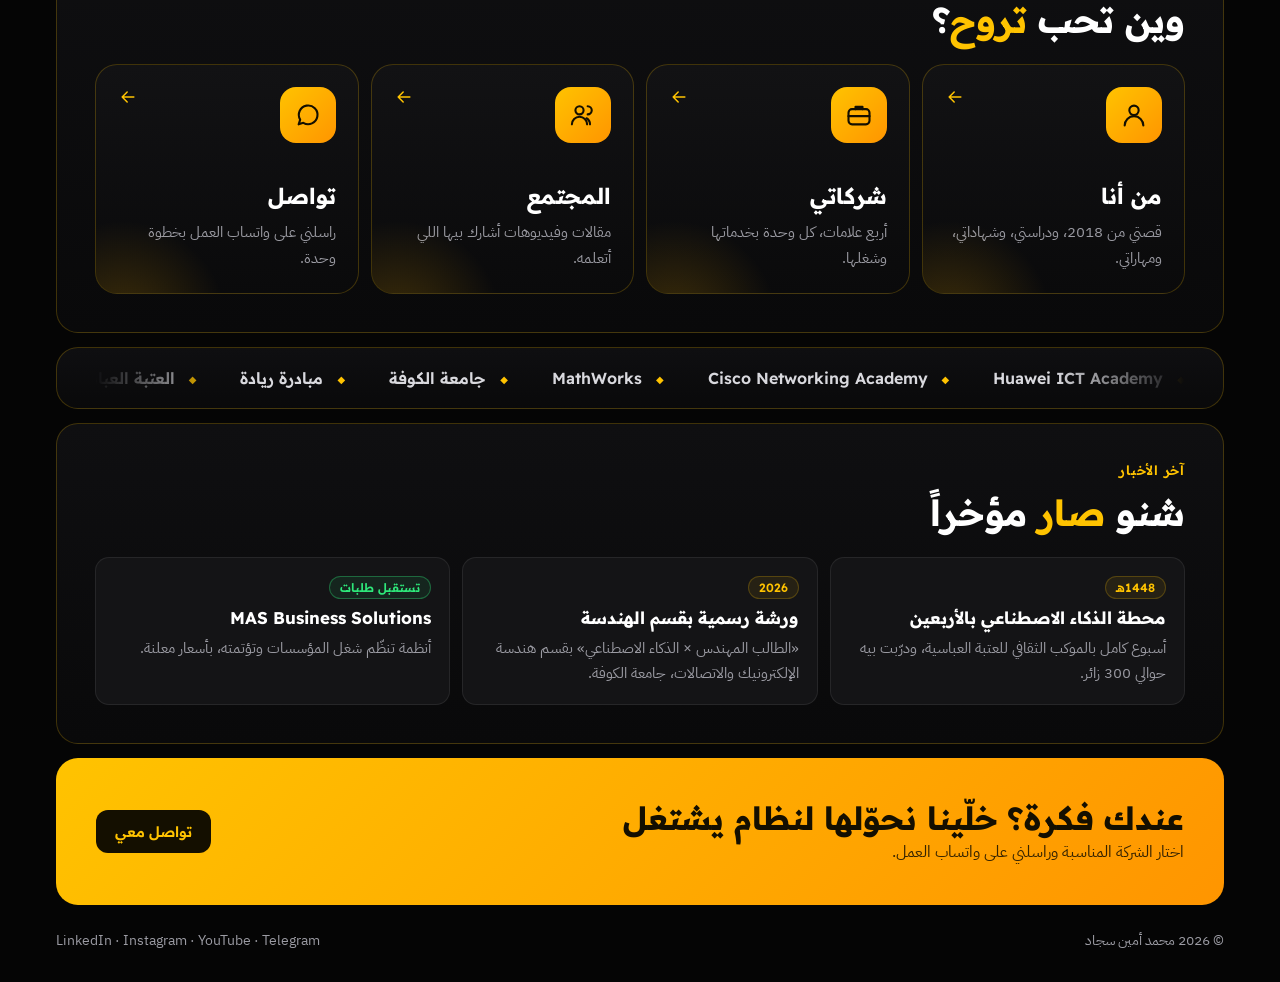
==== commit 1d779423: "Remove hero video button and sound overlay; videos autoplay muted with controls; MAS one-minute vide" ====
--- a/index.html
+++ b/index.html
@@ -57,7 +57,6 @@
       <a class="btn pri" href="mas.html#pricing"><span data-en="Services & prices">الخدمات والأسعار</span><svg class="i" viewBox="0 0 24 24"><path d="M12 5v14M5 12l7 7 7-7"/></svg></a>
       <a class="btn out wa" data-msg="مشروع" data-msg-en="a project" href="#" target="_blank" data-en="Message me on WhatsApp">راسلني على واتساب</a>
     </div>
-    <button class="vbtn" type="button" id="playintro" data-go="story"><span class="pl"><svg class="i" viewBox="0 0 24 24"><path d="M7 4v16l13-8z"/></svg></span><span><b data-en="Watch the intro video">شاهد الفيديو التعريفي</b><small data-en="one minute">دقيقة وحدة</small></span></button>
   </div>
   <div class="photo">
     <div class="frame"><img src="assets/hero.webp" alt="محمد أمين سجاد" fetchpriority="high"></div>
@@ -72,9 +71,7 @@
 <section class="panel vstory" id="story">
   <div class="row"><div><div class="ph"><span class="lbl" data-en="My story in one minute">قصتي بدقيقة</span></div><h2 class="h2" data-en="From a small room… <em>to four brands</em>">من غرفة صغيرة… <em>لأربع علامات</em></h2></div></div>
   <div class="vwrap">
-    <video id="introv" playsinline muted controls preload="metadata" poster="assets/video/intro-poster.jpg"><source src="assets/video/intro.mp4" type="video/mp4"></video>
-    <button class="unmute" id="unmute" type="button"><span class="pl"><svg class="i" viewBox="0 0 24 24"><path d="M7 4v16l13-8z"/></svg></span><span data-en="Sound on">شغّل الصوت</span></button>
-    <button class="replay" id="replay" type="button" hidden data-en="Watch again ↻">شاهد مرة ثانية ↻</button>
+    <video class="autov" id="introv" playsinline muted loop controls preload="metadata" poster="assets/video/intro-poster.jpg"><source src="assets/video/intro.mp4" type="video/mp4"></video>
   </div>
 </section>
 
@@ -105,6 +102,6 @@
 </main>
 <footer><div class="wrap"><span>© <span id="yr"></span> <span data-en="Mohammed Ameen Sajjad">محمد أمين سجاد</span></span>
 <span><a href="https://www.linkedin.com/in/mohammed-ameen-%D9%85%D8%AD%D9%85%D8%AF-%D8%A3%D9%85%D9%8A%D9%86-b5b935246" target="_blank">LinkedIn</a> · <a href="https://www.instagram.com/247_mas" target="_blank">Instagram</a> · <a href="https://www.youtube.com/@27_mas" target="_blank">YouTube</a> · <a class="tg" data-id="" href="#" target="_blank">Telegram</a></span></div></footer>
-<script src="assets/site.js?v=cc2675bb"></script>
+<script src="assets/site.js?v=968460df"></script>
 </body>
 </html>
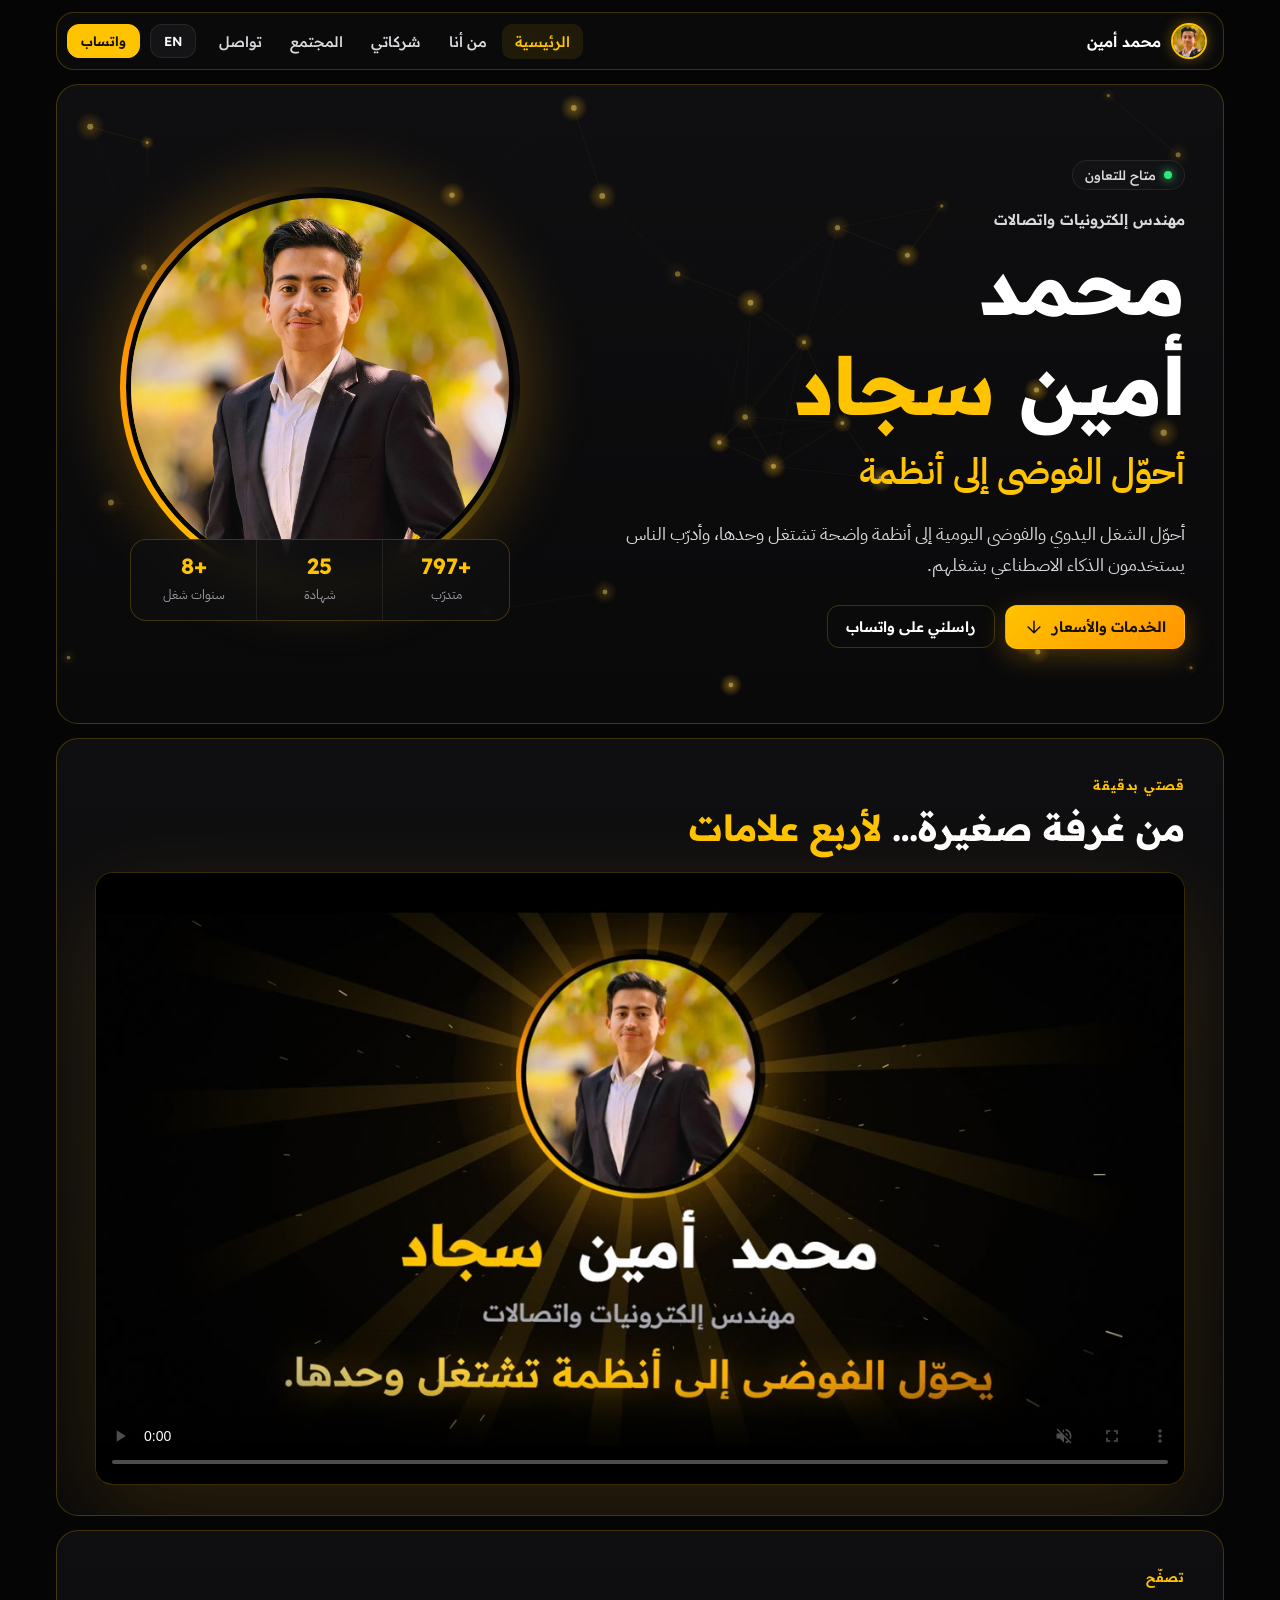
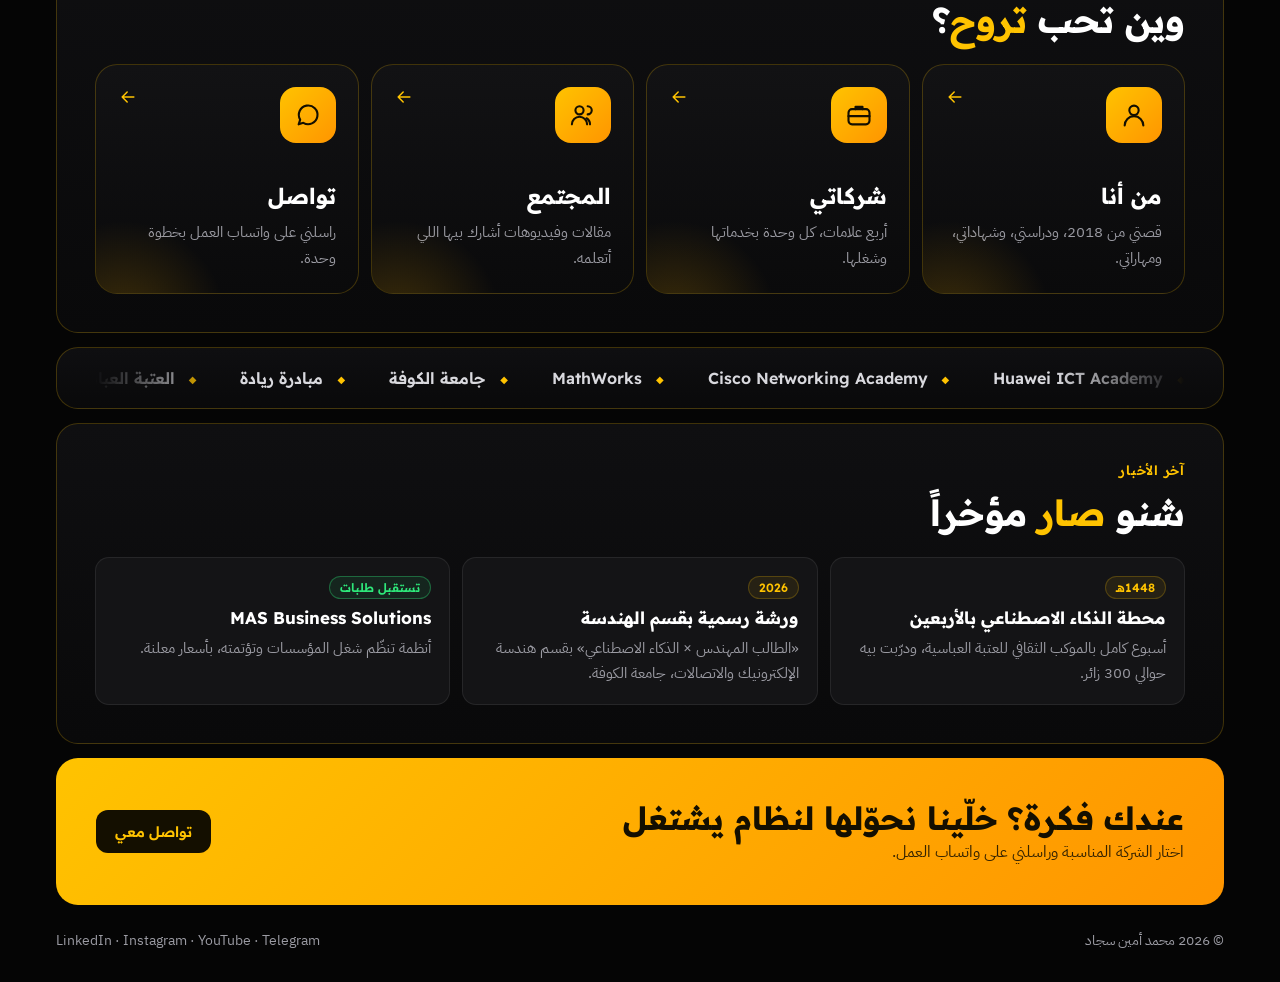
==== commit ef026d51: "Self-host fonts and QR library (no visitor IPs sent to Google or CDNs); credit book covers Co-Author" ====
--- a/index.html
+++ b/index.html
@@ -19,8 +19,7 @@
 <meta name="apple-mobile-web-app-title" content="محمد أمين">
 <meta name="apple-mobile-web-app-capable" content="yes">
 <meta name="apple-mobile-web-app-status-bar-style" content="black-translucent">
-<link rel="preconnect" href="https://fonts.googleapis.com">
-<link href="https://fonts.googleapis.com/css2?family=Readex+Pro:wght@400;500;600;700&family=IBM+Plex+Sans+Arabic:wght@400;500;600&display=swap" rel="stylesheet">
+<link rel="stylesheet" href="assets/fonts/fonts.css">
 <link rel="stylesheet" href="assets/site.css?v=57b6b9d4">
 <script>document.documentElement.classList.add("js")</script>
 <style>#splash{position:fixed;inset:0;z-index:200;display:grid;place-items:center;align-content:center;gap:18px;background:#050505;opacity:0;animation:spin-in .4s .35s forwards;transition:opacity .45s;font-family:"Readex Pro",system-ui,sans-serif;color:#fff}
--- a/assets/fonts/fonts.css
+++ b/assets/fonts/fonts.css
@@ -0,0 +1,190 @@
+/* Self-hosted Google Fonts (SIL Open Font License). */
+/* arabic */
+@font-face {
+  font-family: 'IBM Plex Sans Arabic';
+  font-style: normal;
+  font-weight: 400;
+  font-display: swap;
+  src: url(IBMPlexSansArabic-400-arabic.woff2) format('woff2');
+  unicode-range: U+0600-06FF, U+0750-077F, U+0870-0891, U+0897-08E1, U+08E3-08FF, U+200C-200E, U+2010-2011, U+204F, U+2E41, U+FB50-FDFF, U+FE70-FE74, U+FE76-FEFC, U+102E0-102FB, U+10E60-10E7E, U+10EC2-10EC7, U+10EC9-10EEE, U+10EF0-10EFF, U+1EE00-1EE03, U+1EE05-1EE1F, U+1EE21-1EE22, U+1EE24, U+1EE27, U+1EE29-1EE32, U+1EE34-1EE37, U+1EE39, U+1EE3B, U+1EE42, U+1EE47, U+1EE49, U+1EE4B, U+1EE4D-1EE4F, U+1EE51-1EE52, U+1EE54, U+1EE57, U+1EE59, U+1EE5B, U+1EE5D, U+1EE5F, U+1EE61-1EE62, U+1EE64, U+1EE67-1EE6A, U+1EE6C-1EE72, U+1EE74-1EE77, U+1EE79-1EE7C, U+1EE7E, U+1EE80-1EE89, U+1EE8B-1EE9B, U+1EEA1-1EEA3, U+1EEA5-1EEA9, U+1EEAB-1EEBB, U+1EEF0-1EEF1;
+}
+/* latin-ext */
+@font-face {
+  font-family: 'IBM Plex Sans Arabic';
+  font-style: normal;
+  font-weight: 400;
+  font-display: swap;
+  src: url(IBMPlexSansArabic-400-latin-ext.woff2) format('woff2');
+  unicode-range: U+0100-02BA, U+02BD-02C5, U+02C7-02CC, U+02CE-02D7, U+02DD-02FF, U+0304, U+0308, U+0329, U+1D00-1DBF, U+1E00-1E9F, U+1EF2-1EFF, U+2020, U+20A0-20AB, U+20AD-20C4, U+2113, U+2C60-2C7F, U+A720-A7FF;
+}
+/* latin */
+@font-face {
+  font-family: 'IBM Plex Sans Arabic';
+  font-style: normal;
+  font-weight: 400;
+  font-display: swap;
+  src: url(IBMPlexSansArabic-400-latin.woff2) format('woff2');
+  unicode-range: U+0000-00FF, U+0131, U+0152-0153, U+02BB-02BC, U+02C6, U+02DA, U+02DC, U+0304, U+0308, U+0329, U+2000-206F, U+20AC, U+2122, U+2191, U+2193, U+2212, U+2215, U+FEFF, U+FFFD;
+}
+/* arabic */
+@font-face {
+  font-family: 'IBM Plex Sans Arabic';
+  font-style: normal;
+  font-weight: 500;
+  font-display: swap;
+  src: url(IBMPlexSansArabic-500-arabic.woff2) format('woff2');
+  unicode-range: U+0600-06FF, U+0750-077F, U+0870-0891, U+0897-08E1, U+08E3-08FF, U+200C-200E, U+2010-2011, U+204F, U+2E41, U+FB50-FDFF, U+FE70-FE74, U+FE76-FEFC, U+102E0-102FB, U+10E60-10E7E, U+10EC2-10EC7, U+10EC9-10EEE, U+10EF0-10EFF, U+1EE00-1EE03, U+1EE05-1EE1F, U+1EE21-1EE22, U+1EE24, U+1EE27, U+1EE29-1EE32, U+1EE34-1EE37, U+1EE39, U+1EE3B, U+1EE42, U+1EE47, U+1EE49, U+1EE4B, U+1EE4D-1EE4F, U+1EE51-1EE52, U+1EE54, U+1EE57, U+1EE59, U+1EE5B, U+1EE5D, U+1EE5F, U+1EE61-1EE62, U+1EE64, U+1EE67-1EE6A, U+1EE6C-1EE72, U+1EE74-1EE77, U+1EE79-1EE7C, U+1EE7E, U+1EE80-1EE89, U+1EE8B-1EE9B, U+1EEA1-1EEA3, U+1EEA5-1EEA9, U+1EEAB-1EEBB, U+1EEF0-1EEF1;
+}
+/* latin-ext */
+@font-face {
+  font-family: 'IBM Plex Sans Arabic';
+  font-style: normal;
+  font-weight: 500;
+  font-display: swap;
+  src: url(IBMPlexSansArabic-500-latin-ext.woff2) format('woff2');
+  unicode-range: U+0100-02BA, U+02BD-02C5, U+02C7-02CC, U+02CE-02D7, U+02DD-02FF, U+0304, U+0308, U+0329, U+1D00-1DBF, U+1E00-1E9F, U+1EF2-1EFF, U+2020, U+20A0-20AB, U+20AD-20C4, U+2113, U+2C60-2C7F, U+A720-A7FF;
+}
+/* latin */
+@font-face {
+  font-family: 'IBM Plex Sans Arabic';
+  font-style: normal;
+  font-weight: 500;
+  font-display: swap;
+  src: url(IBMPlexSansArabic-500-latin.woff2) format('woff2');
+  unicode-range: U+0000-00FF, U+0131, U+0152-0153, U+02BB-02BC, U+02C6, U+02DA, U+02DC, U+0304, U+0308, U+0329, U+2000-206F, U+20AC, U+2122, U+2191, U+2193, U+2212, U+2215, U+FEFF, U+FFFD;
+}
+/* arabic */
+@font-face {
+  font-family: 'IBM Plex Sans Arabic';
+  font-style: normal;
+  font-weight: 600;
+  font-display: swap;
+  src: url(IBMPlexSansArabic-600-arabic.woff2) format('woff2');
+  unicode-range: U+0600-06FF, U+0750-077F, U+0870-0891, U+0897-08E1, U+08E3-08FF, U+200C-200E, U+2010-2011, U+204F, U+2E41, U+FB50-FDFF, U+FE70-FE74, U+FE76-FEFC, U+102E0-102FB, U+10E60-10E7E, U+10EC2-10EC7, U+10EC9-10EEE, U+10EF0-10EFF, U+1EE00-1EE03, U+1EE05-1EE1F, U+1EE21-1EE22, U+1EE24, U+1EE27, U+1EE29-1EE32, U+1EE34-1EE37, U+1EE39, U+1EE3B, U+1EE42, U+1EE47, U+1EE49, U+1EE4B, U+1EE4D-1EE4F, U+1EE51-1EE52, U+1EE54, U+1EE57, U+1EE59, U+1EE5B, U+1EE5D, U+1EE5F, U+1EE61-1EE62, U+1EE64, U+1EE67-1EE6A, U+1EE6C-1EE72, U+1EE74-1EE77, U+1EE79-1EE7C, U+1EE7E, U+1EE80-1EE89, U+1EE8B-1EE9B, U+1EEA1-1EEA3, U+1EEA5-1EEA9, U+1EEAB-1EEBB, U+1EEF0-1EEF1;
+}
+/* latin-ext */
+@font-face {
+  font-family: 'IBM Plex Sans Arabic';
+  font-style: normal;
+  font-weight: 600;
+  font-display: swap;
+  src: url(IBMPlexSansArabic-600-latin-ext.woff2) format('woff2');
+  unicode-range: U+0100-02BA, U+02BD-02C5, U+02C7-02CC, U+02CE-02D7, U+02DD-02FF, U+0304, U+0308, U+0329, U+1D00-1DBF, U+1E00-1E9F, U+1EF2-1EFF, U+2020, U+20A0-20AB, U+20AD-20C4, U+2113, U+2C60-2C7F, U+A720-A7FF;
+}
+/* latin */
+@font-face {
+  font-family: 'IBM Plex Sans Arabic';
+  font-style: normal;
+  font-weight: 600;
+  font-display: swap;
+  src: url(IBMPlexSansArabic-600-latin.woff2) format('woff2');
+  unicode-range: U+0000-00FF, U+0131, U+0152-0153, U+02BB-02BC, U+02C6, U+02DA, U+02DC, U+0304, U+0308, U+0329, U+2000-206F, U+20AC, U+2122, U+2191, U+2193, U+2212, U+2215, U+FEFF, U+FFFD;
+}
+/* arabic */
+@font-face {
+  font-family: 'Readex Pro';
+  font-style: normal;
+  font-weight: 400;
+  font-display: swap;
+  src: url(ReadexPro-400-arabic.woff2) format('woff2');
+  unicode-range: U+0600-06FF, U+0750-077F, U+0870-0891, U+0897-08E1, U+08E3-08FF, U+200C-200E, U+2010-2011, U+204F, U+2E41, U+FB50-FDFF, U+FE70-FE74, U+FE76-FEFC, U+102E0-102FB, U+10E60-10E7E, U+10EC2-10EC7, U+10EC9-10EEE, U+10EF0-10EFF, U+1EE00-1EE03, U+1EE05-1EE1F, U+1EE21-1EE22, U+1EE24, U+1EE27, U+1EE29-1EE32, U+1EE34-1EE37, U+1EE39, U+1EE3B, U+1EE42, U+1EE47, U+1EE49, U+1EE4B, U+1EE4D-1EE4F, U+1EE51-1EE52, U+1EE54, U+1EE57, U+1EE59, U+1EE5B, U+1EE5D, U+1EE5F, U+1EE61-1EE62, U+1EE64, U+1EE67-1EE6A, U+1EE6C-1EE72, U+1EE74-1EE77, U+1EE79-1EE7C, U+1EE7E, U+1EE80-1EE89, U+1EE8B-1EE9B, U+1EEA1-1EEA3, U+1EEA5-1EEA9, U+1EEAB-1EEBB, U+1EEF0-1EEF1;
+}
+/* latin-ext */
+@font-face {
+  font-family: 'Readex Pro';
+  font-style: normal;
+  font-weight: 400;
+  font-display: swap;
+  src: url(ReadexPro-400-latin-ext.woff2) format('woff2');
+  unicode-range: U+0100-02BA, U+02BD-02C5, U+02C7-02CC, U+02CE-02D7, U+02DD-02FF, U+0304, U+0308, U+0329, U+1D00-1DBF, U+1E00-1E9F, U+1EF2-1EFF, U+2020, U+20A0-20AB, U+20AD-20C4, U+2113, U+2C60-2C7F, U+A720-A7FF;
+}
+/* latin */
+@font-face {
+  font-family: 'Readex Pro';
+  font-style: normal;
+  font-weight: 400;
+  font-display: swap;
+  src: url(ReadexPro-400-latin.woff2) format('woff2');
+  unicode-range: U+0000-00FF, U+0131, U+0152-0153, U+02BB-02BC, U+02C6, U+02DA, U+02DC, U+0304, U+0308, U+0329, U+2000-206F, U+20AC, U+2122, U+2191, U+2193, U+2212, U+2215, U+FEFF, U+FFFD;
+}
+/* arabic */
+@font-face {
+  font-family: 'Readex Pro';
+  font-style: normal;
+  font-weight: 500;
+  font-display: swap;
+  src: url(ReadexPro-500-arabic.woff2) format('woff2');
+  unicode-range: U+0600-06FF, U+0750-077F, U+0870-0891, U+0897-08E1, U+08E3-08FF, U+200C-200E, U+2010-2011, U+204F, U+2E41, U+FB50-FDFF, U+FE70-FE74, U+FE76-FEFC, U+102E0-102FB, U+10E60-10E7E, U+10EC2-10EC7, U+10EC9-10EEE, U+10EF0-10EFF, U+1EE00-1EE03, U+1EE05-1EE1F, U+1EE21-1EE22, U+1EE24, U+1EE27, U+1EE29-1EE32, U+1EE34-1EE37, U+1EE39, U+1EE3B, U+1EE42, U+1EE47, U+1EE49, U+1EE4B, U+1EE4D-1EE4F, U+1EE51-1EE52, U+1EE54, U+1EE57, U+1EE59, U+1EE5B, U+1EE5D, U+1EE5F, U+1EE61-1EE62, U+1EE64, U+1EE67-1EE6A, U+1EE6C-1EE72, U+1EE74-1EE77, U+1EE79-1EE7C, U+1EE7E, U+1EE80-1EE89, U+1EE8B-1EE9B, U+1EEA1-1EEA3, U+1EEA5-1EEA9, U+1EEAB-1EEBB, U+1EEF0-1EEF1;
+}
+/* latin-ext */
+@font-face {
+  font-family: 'Readex Pro';
+  font-style: normal;
+  font-weight: 500;
+  font-display: swap;
+  src: url(ReadexPro-500-latin-ext.woff2) format('woff2');
+  unicode-range: U+0100-02BA, U+02BD-02C5, U+02C7-02CC, U+02CE-02D7, U+02DD-02FF, U+0304, U+0308, U+0329, U+1D00-1DBF, U+1E00-1E9F, U+1EF2-1EFF, U+2020, U+20A0-20AB, U+20AD-20C4, U+2113, U+2C60-2C7F, U+A720-A7FF;
+}
+/* latin */
+@font-face {
+  font-family: 'Readex Pro';
+  font-style: normal;
+  font-weight: 500;
+  font-display: swap;
+  src: url(ReadexPro-500-latin.woff2) format('woff2');
+  unicode-range: U+0000-00FF, U+0131, U+0152-0153, U+02BB-02BC, U+02C6, U+02DA, U+02DC, U+0304, U+0308, U+0329, U+2000-206F, U+20AC, U+2122, U+2191, U+2193, U+2212, U+2215, U+FEFF, U+FFFD;
+}
+/* arabic */
+@font-face {
+  font-family: 'Readex Pro';
+  font-style: normal;
+  font-weight: 600;
+  font-display: swap;
+  src: url(ReadexPro-600-arabic.woff2) format('woff2');
+  unicode-range: U+0600-06FF, U+0750-077F, U+0870-0891, U+0897-08E1, U+08E3-08FF, U+200C-200E, U+2010-2011, U+204F, U+2E41, U+FB50-FDFF, U+FE70-FE74, U+FE76-FEFC, U+102E0-102FB, U+10E60-10E7E, U+10EC2-10EC7, U+10EC9-10EEE, U+10EF0-10EFF, U+1EE00-1EE03, U+1EE05-1EE1F, U+1EE21-1EE22, U+1EE24, U+1EE27, U+1EE29-1EE32, U+1EE34-1EE37, U+1EE39, U+1EE3B, U+1EE42, U+1EE47, U+1EE49, U+1EE4B, U+1EE4D-1EE4F, U+1EE51-1EE52, U+1EE54, U+1EE57, U+1EE59, U+1EE5B, U+1EE5D, U+1EE5F, U+1EE61-1EE62, U+1EE64, U+1EE67-1EE6A, U+1EE6C-1EE72, U+1EE74-1EE77, U+1EE79-1EE7C, U+1EE7E, U+1EE80-1EE89, U+1EE8B-1EE9B, U+1EEA1-1EEA3, U+1EEA5-1EEA9, U+1EEAB-1EEBB, U+1EEF0-1EEF1;
+}
+/* latin-ext */
+@font-face {
+  font-family: 'Readex Pro';
+  font-style: normal;
+  font-weight: 600;
+  font-display: swap;
+  src: url(ReadexPro-600-latin-ext.woff2) format('woff2');
+  unicode-range: U+0100-02BA, U+02BD-02C5, U+02C7-02CC, U+02CE-02D7, U+02DD-02FF, U+0304, U+0308, U+0329, U+1D00-1DBF, U+1E00-1E9F, U+1EF2-1EFF, U+2020, U+20A0-20AB, U+20AD-20C4, U+2113, U+2C60-2C7F, U+A720-A7FF;
+}
+/* latin */
+@font-face {
+  font-family: 'Readex Pro';
+  font-style: normal;
+  font-weight: 600;
+  font-display: swap;
+  src: url(ReadexPro-600-latin.woff2) format('woff2');
+  unicode-range: U+0000-00FF, U+0131, U+0152-0153, U+02BB-02BC, U+02C6, U+02DA, U+02DC, U+0304, U+0308, U+0329, U+2000-206F, U+20AC, U+2122, U+2191, U+2193, U+2212, U+2215, U+FEFF, U+FFFD;
+}
+/* arabic */
+@font-face {
+  font-family: 'Readex Pro';
+  font-style: normal;
+  font-weight: 700;
+  font-display: swap;
+  src: url(ReadexPro-700-arabic.woff2) format('woff2');
+  unicode-range: U+0600-06FF, U+0750-077F, U+0870-0891, U+0897-08E1, U+08E3-08FF, U+200C-200E, U+2010-2011, U+204F, U+2E41, U+FB50-FDFF, U+FE70-FE74, U+FE76-FEFC, U+102E0-102FB, U+10E60-10E7E, U+10EC2-10EC7, U+10EC9-10EEE, U+10EF0-10EFF, U+1EE00-1EE03, U+1EE05-1EE1F, U+1EE21-1EE22, U+1EE24, U+1EE27, U+1EE29-1EE32, U+1EE34-1EE37, U+1EE39, U+1EE3B, U+1EE42, U+1EE47, U+1EE49, U+1EE4B, U+1EE4D-1EE4F, U+1EE51-1EE52, U+1EE54, U+1EE57, U+1EE59, U+1EE5B, U+1EE5D, U+1EE5F, U+1EE61-1EE62, U+1EE64, U+1EE67-1EE6A, U+1EE6C-1EE72, U+1EE74-1EE77, U+1EE79-1EE7C, U+1EE7E, U+1EE80-1EE89, U+1EE8B-1EE9B, U+1EEA1-1EEA3, U+1EEA5-1EEA9, U+1EEAB-1EEBB, U+1EEF0-1EEF1;
+}
+/* latin-ext */
+@font-face {
+  font-family: 'Readex Pro';
+  font-style: normal;
+  font-weight: 700;
+  font-display: swap;
+  src: url(ReadexPro-700-latin-ext.woff2) format('woff2');
+  unicode-range: U+0100-02BA, U+02BD-02C5, U+02C7-02CC, U+02CE-02D7, U+02DD-02FF, U+0304, U+0308, U+0329, U+1D00-1DBF, U+1E00-1E9F, U+1EF2-1EFF, U+2020, U+20A0-20AB, U+20AD-20C4, U+2113, U+2C60-2C7F, U+A720-A7FF;
+}
+/* latin */
+@font-face {
+  font-family: 'Readex Pro';
+  font-style: normal;
+  font-weight: 700;
+  font-display: swap;
+  src: url(ReadexPro-700-latin.woff2) format('woff2');
+  unicode-range: U+0000-00FF, U+0131, U+0152-0153, U+02BB-02BC, U+02C6, U+02DA, U+02DC, U+0304, U+0308, U+0329, U+2000-206F, U+20AC, U+2122, U+2191, U+2193, U+2212, U+2215, U+FEFF, U+FFFD;
+}
